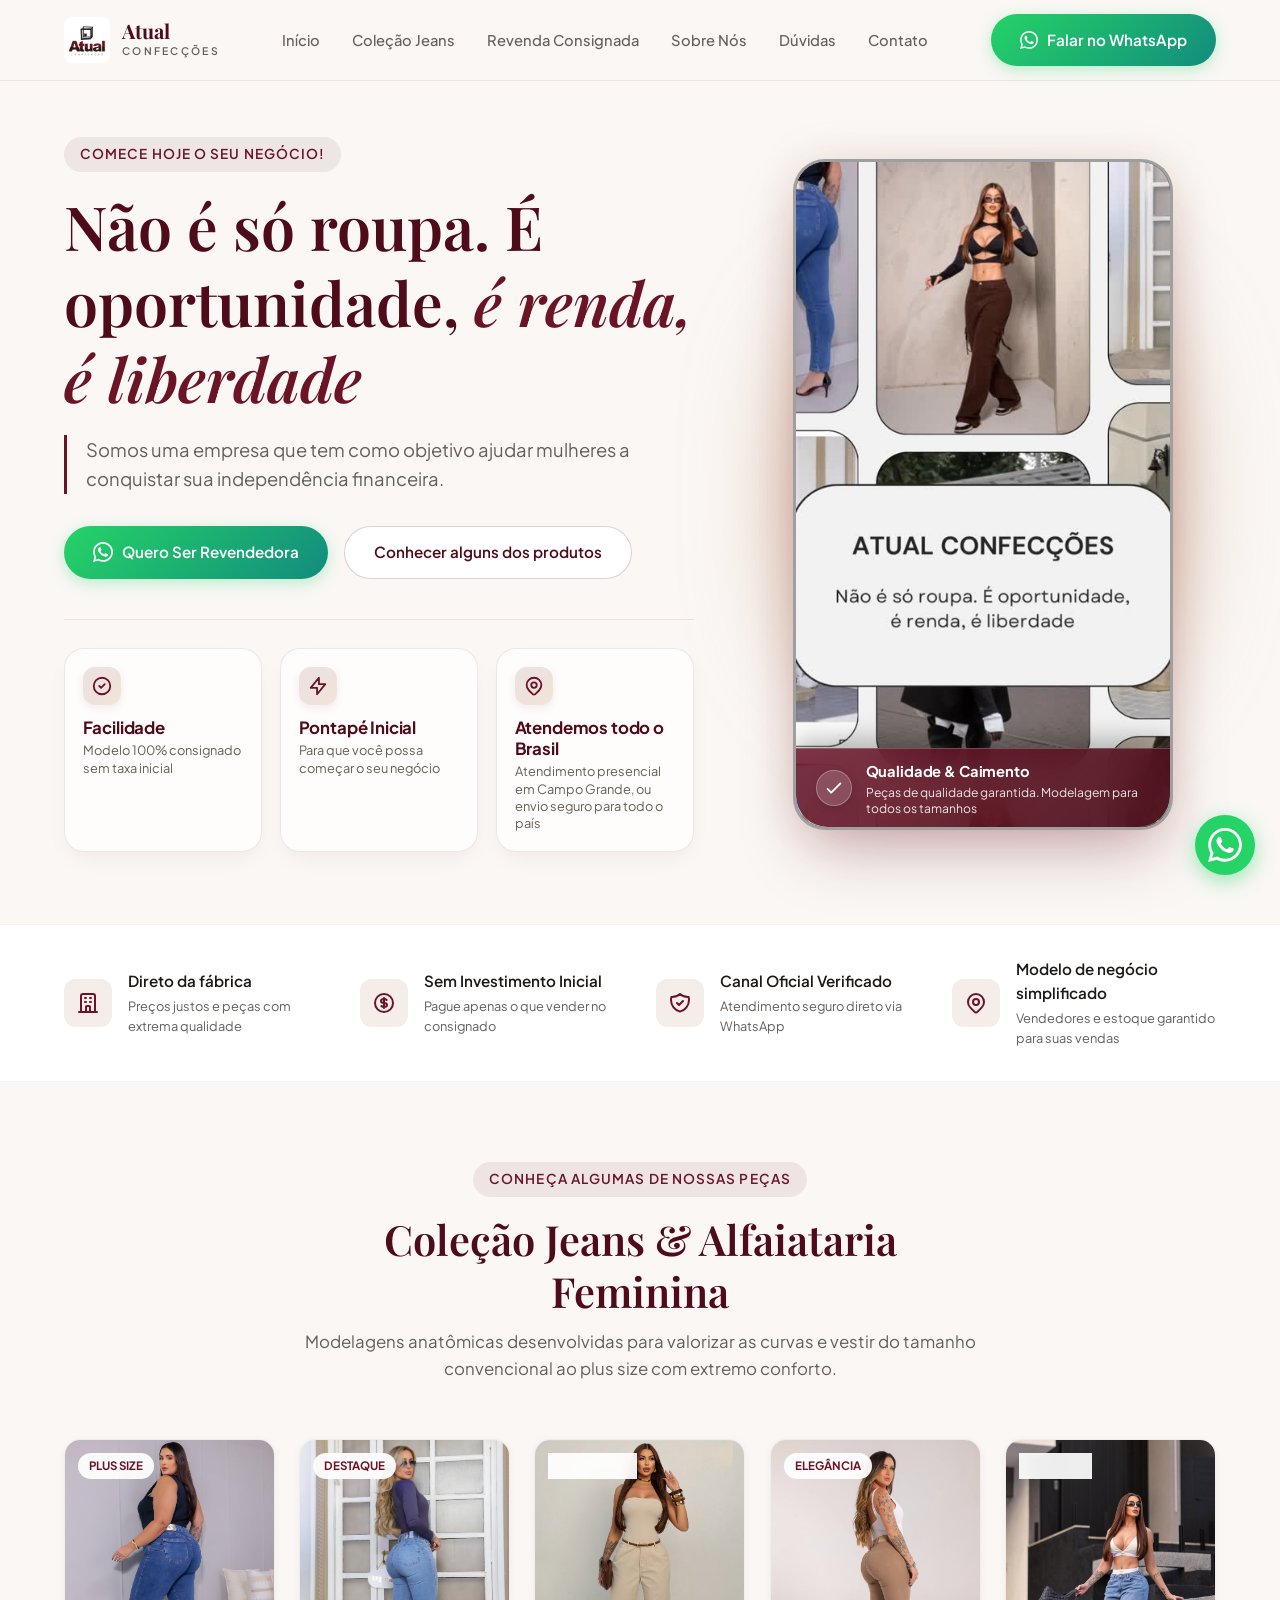
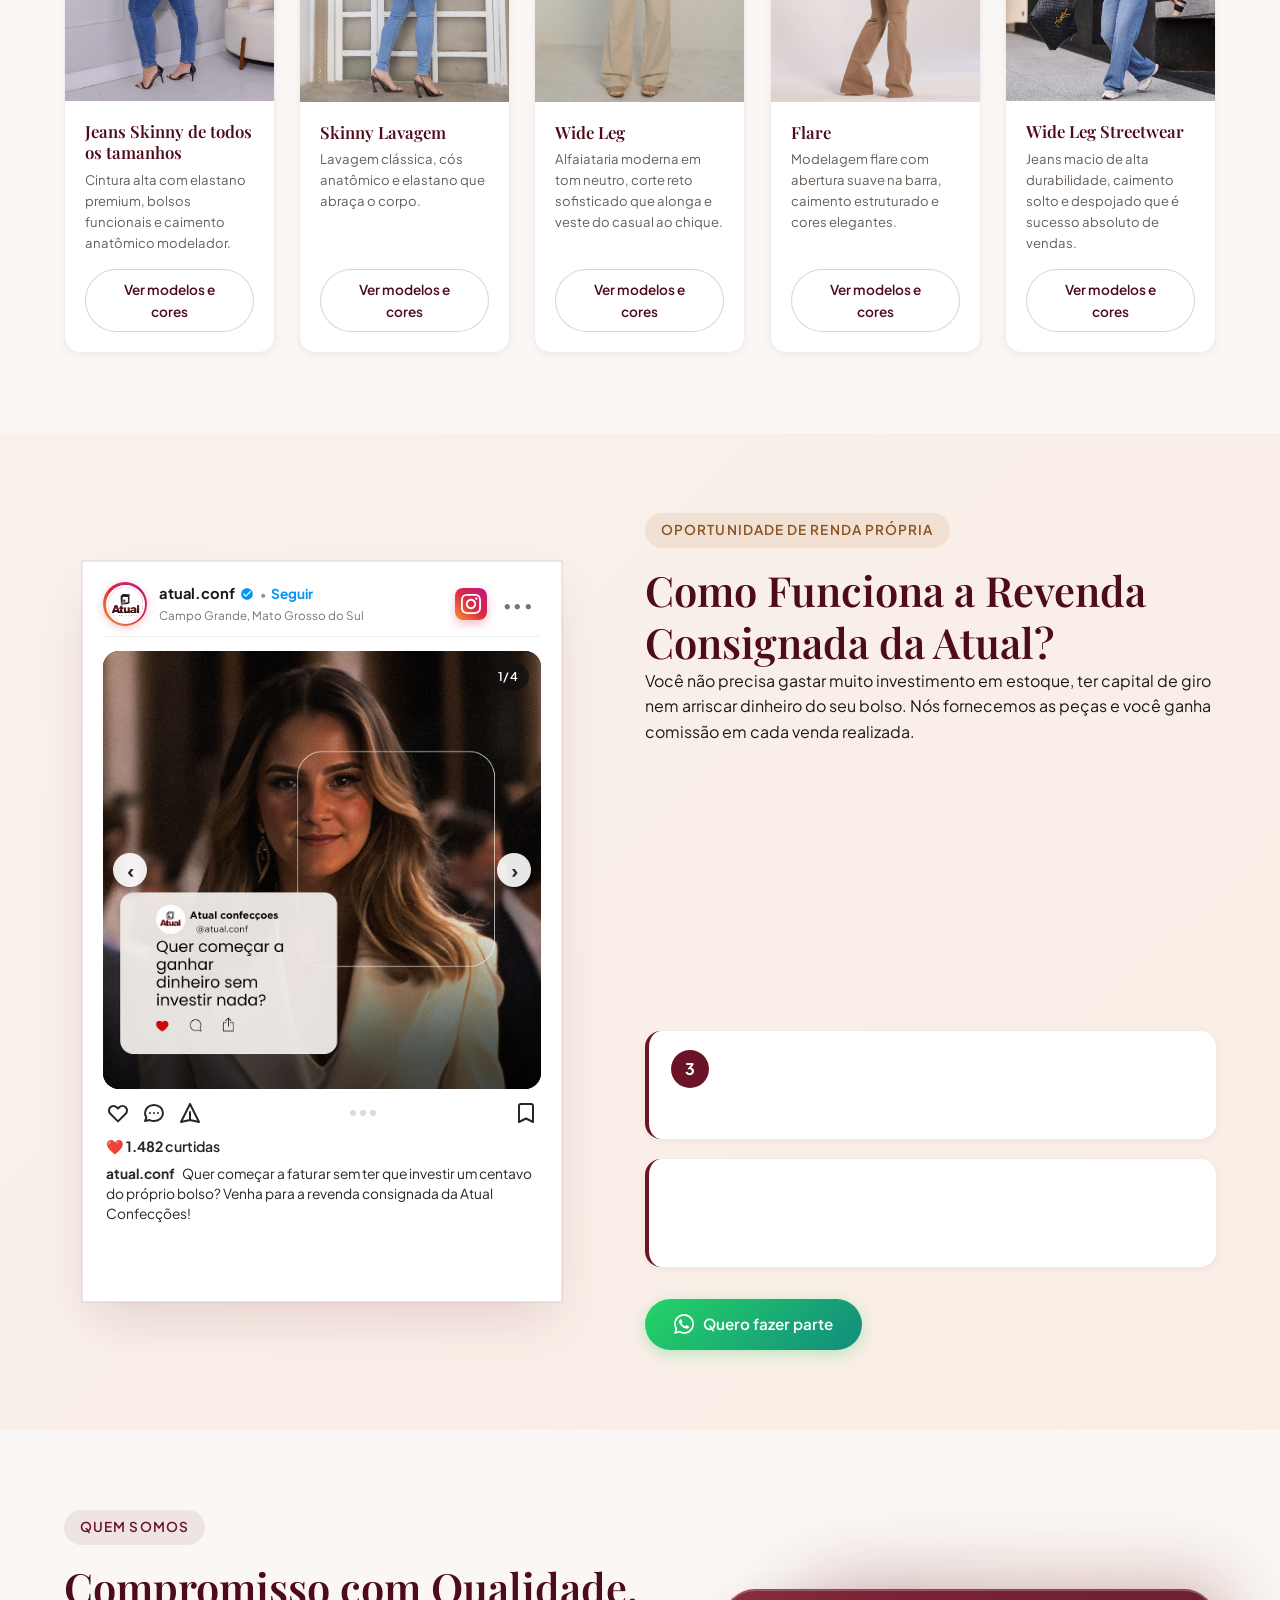
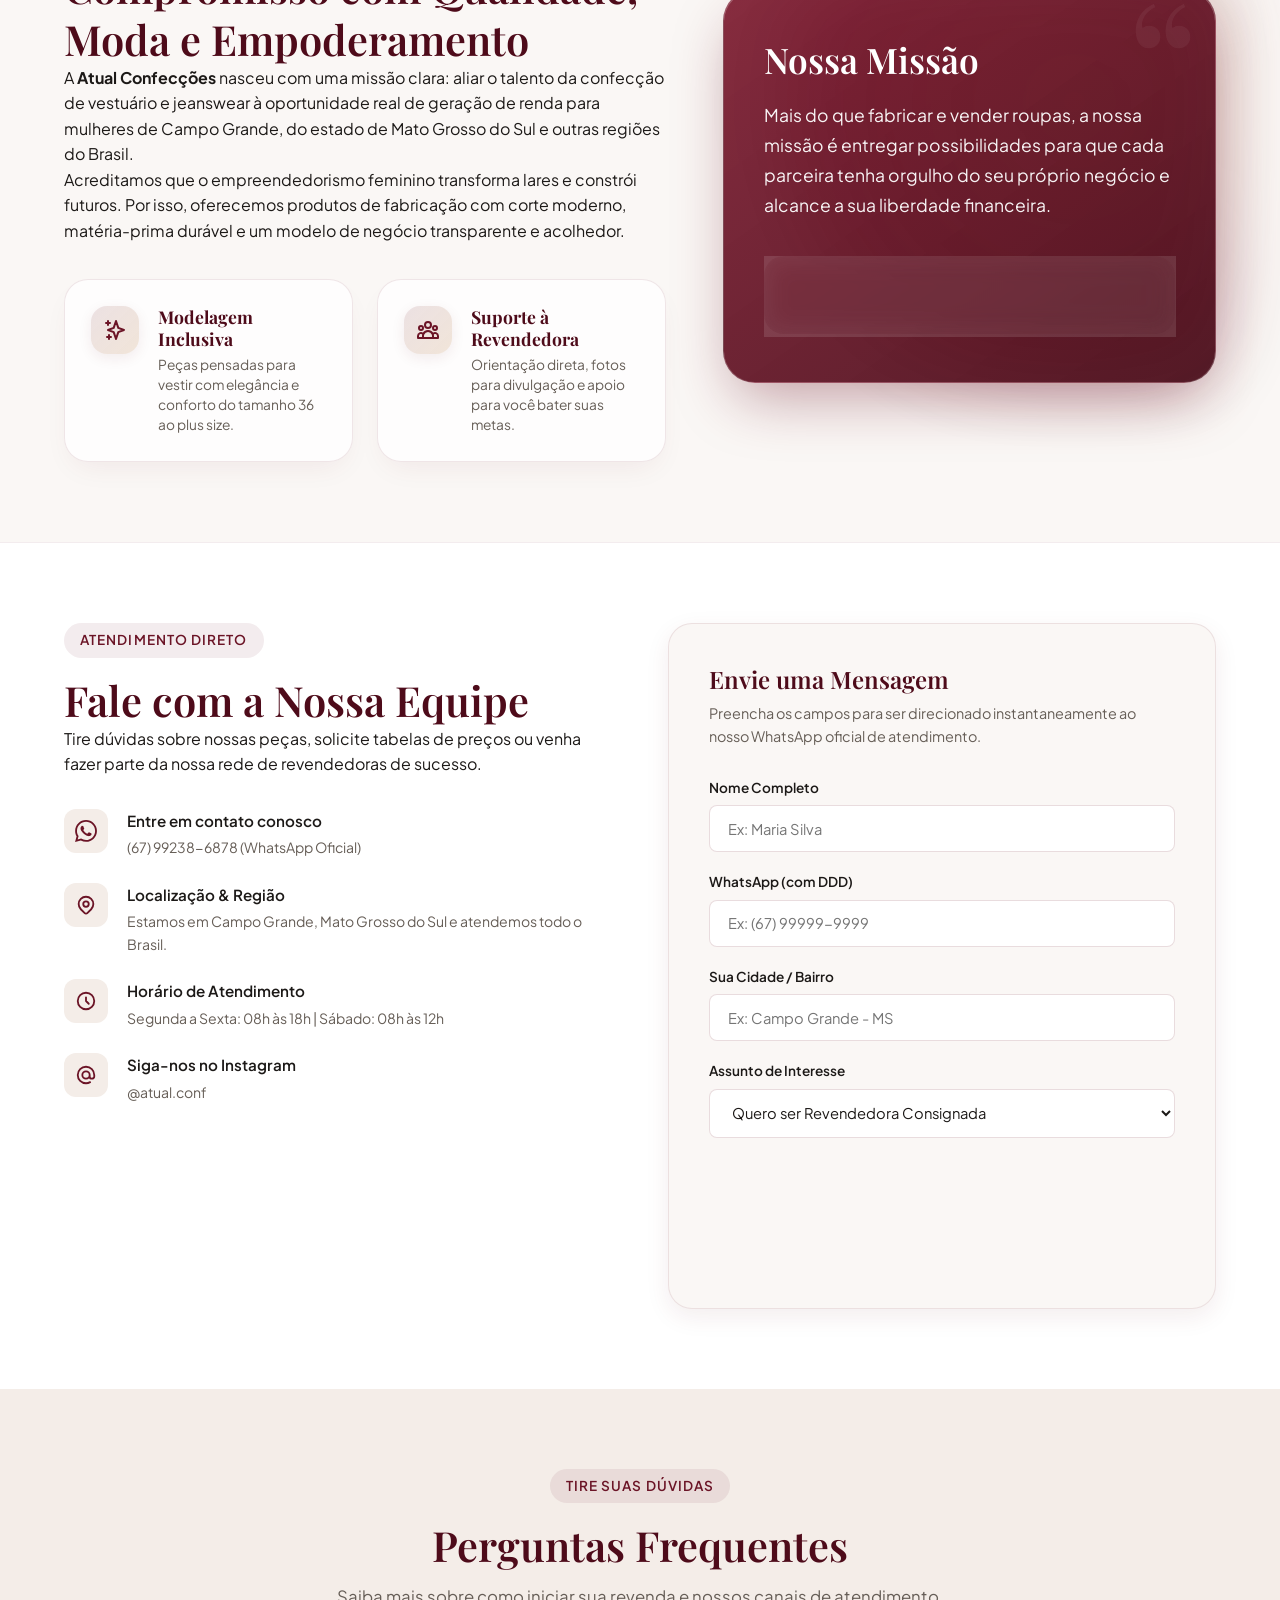
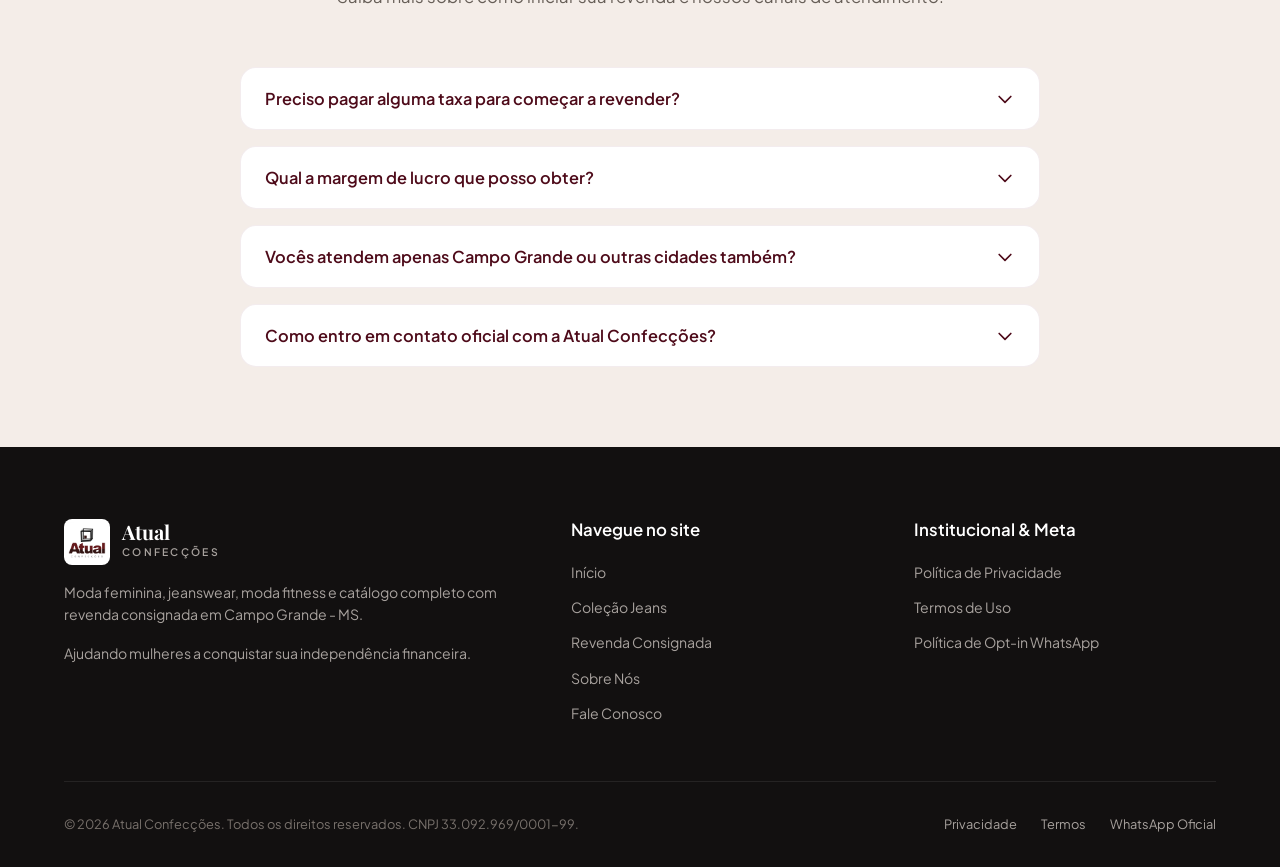
==== index.html @ 1aa274ba "feat: landing page finalizada com video, modais, catalogo e responsividade mobile" ====
<!DOCTYPE html>
<html lang="pt-BR">

<head>
  <meta charset="UTF-8">
  <meta name="viewport" content="width=device-width, initial-scale=1.0">
  <title>Atual Confecções | Moda Feminina, Masculina e Jeans</title>
  <meta name="description"
    content="Atual Confecções em Campo Grande - MS. Fabricação própria de jeans feminino, moda fitness e catálogo completo para você conquistar sua independência financeira com revenda consignada.">
  <meta name="keywords"
    content="Atual Confecções, revenda consignada, jeans feminino, moda fitness, independência financeira, atacado roupas Campo Grande MS">
  <meta property="og:title" content="Atual Confecções | Moda Feminina e Revenda Consignada">
  <meta property="og:description"
    content="Não é só roupa. É oportunidade, é renda, é liberdade. Conquiste sua independência financeira com revenda consignada sem investimento inicial.">
  <meta property="og:image" content="assets/banner_9_16.jpg">
  <meta property="og:type" content="website">

  <link rel="icon" type="image/png" href="assets/logo.png">

  <!-- Google Fonts -->
  <link rel="preconnect" href="https://fonts.googleapis.com">
  <link rel="preconnect" href="https://fonts.gstatic.com" crossorigin>
  <link
    href="https://fonts.googleapis.com/css2?family=Playfair+Display:ital,wght@0,500;0,600;0,700;1,500&family=Plus+Jakarta+Sans:wght@400;500;600;700&display=swap"
    rel="stylesheet">

  <link rel="stylesheet" href="styles.css">
</head>

<body>

  <!-- Site Header -->
  <header class="site-header">
    <div class="container">
      <div class="header-inner">
        <a href="index.html" class="brand-logo" aria-label="Atual Confecções Página Inicial">
          <img src="assets/logo.png" alt="Logo Oficial Atual Confecções" width="46" height="46">
          <div class="brand-logo-text">
            <span class="brand-logo-title">Atual</span>
            <span class="brand-logo-sub">CONFECÇÕES</span>
          </div>
        </a>

        <nav>
          <ul class="nav-links" id="navLinks">
            <li><a href="#inicio" class="nav-link">Início</a></li>
            <li><a href="#colecoes" class="nav-link">Coleção Jeans</a></li>
            <li><a href="#revenda" class="nav-link">Revenda Consignada</a></li>
            <li><a href="#sobre" class="nav-link">Sobre Nós</a></li>
            <li><a href="#duvidas" class="nav-link">Dúvidas</a></li>
            <li><a href="#contato" class="nav-link">Contato</a></li>
          </ul>
        </nav>

        <div class="header-cta-group">
          <a href="https://wa.me/5567992386878" target="_blank" rel="noopener noreferrer"
            class="btn btn-whatsapp" id="headerWhatsappBtn">
            <svg width="18" height="18" viewBox="0 0 24 24" fill="currentColor">
              <path
                d="M.057 24l1.687-6.163c-1.041-1.804-1.588-3.849-1.587-5.946.003-6.556 5.338-11.891 11.893-11.891 3.181.001 6.167 1.24 8.413 3.488 2.245 2.248 3.481 5.236 3.48 8.414-.003 6.557-5.338 11.892-11.893 11.892-1.99-.001-3.951-.5-5.688-1.448l-6.305 1.654zm6.597-3.807c1.676.995 3.276 1.591 5.392 1.592 5.448 0 9.886-4.434 9.889-9.885.002-5.462-4.415-9.89-9.881-9.892-5.452 0-9.887 4.434-9.889 9.884-.001 2.225.651 3.891 1.746 5.634l-.999 3.648 3.742-.981zm11.387-5.464c-.074-.124-.272-.198-.57-.347-.297-.149-1.758-.868-2.031-.967-.272-.099-.47-.149-.669.149-.198.297-.768.967-.941 1.165-.173.198-.347.223-.644.074-.297-.149-1.255-.462-2.39-1.475-.883-.788-1.48-1.761-1.653-2.059-.173-.297-.018-.458.13-.606.134-.133.297-.347.446-.521.151-.172.2-.296.3-.495.099-.198.05-.372-.025-.521-.075-.148-.669-1.611-.916-2.206-.242-.579-.487-.501-.669-.51l-.57-.01c-.198 0-.52.074-.792.372s-1.04 1.016-1.04 2.479 1.065 2.876 1.213 3.074c.149.198 2.095 3.2 5.076 4.487.709.306 1.263.489 1.694.626.712.226 1.36.194 1.872.118.571-.085 1.758-.719 2.006-1.413.248-.695.248-1.29.173-1.414z" />
            </svg>
            Falar no WhatsApp
          </a>

          <button class="menu-toggle" id="menuToggle" aria-label="Abrir menu de navegação" aria-expanded="false">
            <svg width="26" height="26" fill="none" stroke="currentColor" viewBox="0 0 24 24">
              <path stroke-linecap="round" stroke-linejoin="round" stroke-width="2" d="M4 6h16M4 12h16M4 18h16" />
            </svg>
          </button>
        </div>
      </div>
    </div>
  </header>

  <!-- Hero Section -->
  <section class="hero-section" id="inicio">
    <div class="container">
      <div class="hero-grid">
        <div class="hero-content">
          <span class="badge-tag">Comece hoje o seu negócio!</span>
          <h1 class="hero-title">Não é só roupa. É oportunidade, <span>é renda, é liberdade</span></h1>

          <p class="hero-bio-quote">
            Somos uma empresa que tem como objetivo ajudar mulheres a conquistar sua independência financeira.
          </p>

          <div class="hero-actions">
            <a href="https://wa.me/5567992386878?text=Ol%C3%A1!%20Quero%20come%C3%A7ar%20a%20ganhar%20dinheiro%20com%20revenda%20consignada%20sem%20investir%20nada!"
              target="_blank" rel="noopener noreferrer" class="btn btn-whatsapp">
              <svg width="20" height="20" viewBox="0 0 24 24" fill="currentColor">
                <path
                  d="M.057 24l1.687-6.163c-1.041-1.804-1.588-3.849-1.587-5.946.003-6.556 5.338-11.891 11.893-11.891 3.181.001 6.167 1.24 8.413 3.488 2.245 2.248 3.481 5.236 3.48 8.414-.003 6.557-5.338 11.892-11.893 11.892-1.99-.001-3.951-.5-5.688-1.448l-6.305 1.654zm6.597-3.807c1.676.995 3.276 1.591 5.392 1.592 5.448 0 9.886-4.434 9.889-9.885.002-5.462-4.415-9.89-9.881-9.892-5.452 0-9.887 4.434-9.889 9.884-.001 2.225.651 3.891 1.746 5.634l-.999 3.648 3.742-.981zm11.387-5.464c-.074-.124-.272-.198-.57-.347-.297-.149-1.758-.868-2.031-.967-.272-.099-.47-.149-.669.149-.198.297-.768.967-.941 1.165-.173.198-.347.223-.644.074-.297-.149-1.255-.462-2.39-1.475-.883-.788-1.48-1.761-1.653-2.059-.173-.297-.018-.458.13-.606.134-.133.297-.347.446-.521.151-.172.2-.296.3-.495.099-.198.05-.372-.025-.521-.075-.148-.669-1.611-.916-2.206-.242-.579-.487-.501-.669-.51l-.57-.01c-.198 0-.52.074-.792.372s-1.04 1.016-1.04 2.479 1.065 2.876 1.213 3.074c.149.198 2.095 3.2 5.076 4.487.709.306 1.263.489 1.694.626.712.226 1.36.194 1.872.118.571-.085 1.758-.719 2.006-1.413.248-.695.248-1.29.173-1.414z" />
              </svg>
              Quero Ser Revendedora
            </a>
            <a href="#colecoes" class="btn btn-secondary">Conhecer alguns dos produtos</a>
          </div>

          <div class="hero-stats">
            <div class="stat-item card-3d reveal reveal-delay-1" data-tilt>
              <div class="stat-icon-box">
                <svg width="22" height="22" fill="none" stroke="currentColor" viewBox="0 0 24 24">
                  <path stroke-linecap="round" stroke-linejoin="round" stroke-width="2" d="M9 12l2 2 4-4m6 2a9 9 0 11-18 0 9 9 0 0118 0z" />
                </svg>
              </div>
              <div class="stat-content">
                <h4>Facilidade</h4>
                <p>Modelo 100% consignado sem taxa inicial</p>
              </div>
            </div>

            <div class="stat-item card-3d reveal reveal-delay-2" data-tilt>
              <div class="stat-icon-box">
                <svg width="22" height="22" fill="none" stroke="currentColor" viewBox="0 0 24 24">
                  <path stroke-linecap="round" stroke-linejoin="round" stroke-width="2" d="M13 10V3L4 14h7v7l9-11h-7z" />
                </svg>
              </div>
              <div class="stat-content">
                <h4>Pontapé Inicial</h4>
                <p>Para que você possa começar o seu negócio</p>
              </div>
            </div>

            <div class="stat-item card-3d reveal reveal-delay-3" data-tilt>
              <div class="stat-icon-box">
                <svg width="22" height="22" fill="none" stroke="currentColor" viewBox="0 0 24 24">
                  <path stroke-linecap="round" stroke-linejoin="round" stroke-width="2" d="M17.657 16.657L13.414 20.9a1.998 1.998 0 01-2.827 0l-4.244-4.243a8 8 0 1111.314 0z" />
                  <path stroke-linecap="round" stroke-linejoin="round" stroke-width="2" d="M15 11a3 3 0 11-6 0 3 3 0 016 0z" />
                </svg>
              </div>
              <div class="stat-content">
                <h4>Atendemos todo o Brasil</h4>
                <p>Atendimento presencial em Campo Grande, ou envio seguro para todo o país</p>
              </div>
            </div>
          </div>
        </div>

        <div class="hero-image-wrapper">
          <div class="hero-banner-card card-3d reveal" data-tilt>
            <video class="hero-video" id="heroVideo" autoplay loop muted playsinline poster="assets/banner_9_16.jpg">
              <source src="assets/video1.mp4" type="video/mp4">
              <img src="assets/banner_9_16.jpg" alt="Atual Confecções - Moda e Revenda">
            </video>

            <div class="floating-badge">
              <div class="floating-badge-icon">
                <svg width="22" height="22" fill="none" stroke="currentColor" viewBox="0 0 24 24">
                  <path stroke-linecap="round" stroke-linejoin="round" stroke-width="2" d="M5 13l4 4L19 7" />
                </svg>
              </div>
              <div class="floating-badge-text">
                <h5>Qualidade & Caimento</h5>
                <p>Peças de qualidade garantida. Modelagem para todos os tamanhos</p>
              </div>
            </div>
          </div>
        </div>
      </div>
    </div>
  </section>

  <!-- Trust Bar -->
  <section class="trust-bar">
    <div class="container">
      <div class="trust-grid">
        <div class="trust-item reveal reveal-delay-1">
          <div class="trust-icon">
            <svg width="24" height="24" fill="none" stroke="currentColor" viewBox="0 0 24 24">
              <path stroke-linecap="round" stroke-linejoin="round" stroke-width="2"
                d="M19 21V5a2 2 0 00-2-2H7a2 2 0 00-2 2v16m14 0h2m-2 0h-5m-9 0H3m2 0h5M9 7h1m-1 4h1m4-4h1m-1 4h1m-5 10v-5a1 1 0 011-1h2a1 1 0 011 1v5m-4 0h4" />
            </svg>
          </div>
          <div class="trust-text">
            <h5>Direto da fábrica</h5>
            <p>Preços justos e peças com extrema qualidade</p>
          </div>
        </div>

        <div class="trust-item reveal reveal-delay-2">
          <div class="trust-icon">
            <svg width="24" height="24" fill="none" stroke="currentColor" viewBox="0 0 24 24">
              <path stroke-linecap="round" stroke-linejoin="round" stroke-width="2"
                d="M12 8c-1.657 0-3 .895-3 2s1.343 2 3 2 3 .895 3 2-1.343 2-3 2m0-8c1.11 0 2.08.402 2.599 1M12 8V7m0 1v8m0 0v1m0-1c-1.11 0-2.08-.402-2.599-1M21 12a9 9 0 11-18 0 9 9 0 0118 0z" />
            </svg>
          </div>
          <div class="trust-text">
            <h5>Sem Investimento Inicial</h5>
            <p>Pague apenas o que vender no consignado</p>
          </div>
        </div>

        <div class="trust-item reveal reveal-delay-3">
          <div class="trust-icon">
            <svg width="24" height="24" fill="none" stroke="currentColor" viewBox="0 0 24 24">
              <path stroke-linecap="round" stroke-linejoin="round" stroke-width="2"
                d="M9 12l2 2 4-4m5.618-4.016A11.955 11.955 0 0112 2.944a11.955 11.955 0 01-8.618 3.04A12.02 12.02 0 003 9c0 5.591 3.824 10.29 9 11.622 5.176-1.332 9-6.03 9-11.622 0-1.042-.133-2.052-.382-3.016z" />
            </svg>
          </div>
          <div class="trust-text">
            <h5>Canal Oficial Verificado</h5>
            <p>Atendimento seguro direto via WhatsApp</p>
          </div>
        </div>

        <div class="trust-item reveal reveal-delay-4">
          <div class="trust-icon">
            <svg width="24" height="24" fill="none" stroke="currentColor" viewBox="0 0 24 24">
              <path stroke-linecap="round" stroke-linejoin="round" stroke-width="2"
                d="M17.657 16.657L13.414 20.9a1.998 1.998 0 01-2.827 0l-4.244-4.243a8 8 0 1111.314 0z" />
              <path stroke-linecap="round" stroke-linejoin="round" stroke-width="2"
                d="M15 11a3 3 0 11-6 0 3 3 0 016 0z" />
            </svg>
          </div>
          <div class="trust-text">
            <h5>Modelo de negócio simplificado</h5>
            <p>Vendedores e estoque garantido para suas vendas</p>
          </div>
        </div>
      </div>
    </div>
  </section>

  <!-- Lookbook / Coleções de Jeans das Clientes -->
  <section class="section" id="colecoes">
    <div class="container">
      <div class="section-header reveal">
        <span class="badge-tag">Conheça algumas de nossas peças</span>
        <h2>Coleção Jeans & Alfaiataria Feminina</h2>
        <p>Modelagens anatômicas desenvolvidas para valorizar as curvas e vestir do tamanho convencional ao plus size
          com extremo conforto.</p>
      </div>

      <div class="lookbook-grid">
        <!-- Foto 1: Plus Size Modeladora -->
        <div class="lookbook-card card-3d reveal reveal-delay-1" data-tilt>
          <div class="lookbook-img-wrap">
            <img src="assets/foto1.jpg" alt="Calça Jeans Skinny Modeladora Plus Size Atual Confecções">
            <span class="lookbook-badge">Plus Size</span>
          </div>
          <div class="lookbook-body">
            <h4>Jeans Skinny de todos os tamanhos</h4>
            <p>Cintura alta com elastano premium, bolsos funcionais e caimento anatômico modelador.</p>
            <a href="https://wa.me/5567992386878?text=Ol%C3%A1%2C%20gostei%20do%20modelo%20Jeans%20Skinny%20Plus%20Size%20(Foto%201)!"
              target="_blank" rel="noopener noreferrer" class="btn btn-secondary btn-sm">Ver modelos e cores</a>
          </div>
        </div>

        <!-- Foto 2: Cigarrete Lavagem Clara -->
        <div class="lookbook-card card-3d reveal reveal-delay-2" data-tilt>
          <div class="lookbook-img-wrap">
            <img src="assets/foto2.jpg" alt="Calça Jeans Skinny Lavagem Clara com Salto">
            <span class="lookbook-badge">Destaque</span>
          </div>
          <div class="lookbook-body">
            <h4>Skinny Lavagem</h4>
            <p>Lavagem clássica, cós anatômico e elastano que abraça o corpo.</p>
            <a href="https://wa.me/5567992386878?text=Ol%C3%A1%2C%20gostei%20do%20modelo%20Skinny%20Lavagem%20Clara%20(Foto%202)!"
              target="_blank" rel="noopener noreferrer" class="btn btn-secondary btn-sm">Ver modelos e cores</a>
          </div>
        </div>

        <!-- Foto 3: Wide Leg Alfaiataria Bege -->
        <div class="lookbook-card card-3d reveal reveal-delay-3" data-tilt>
          <div class="lookbook-img-wrap">
            <img src="assets/foto3.jpg" alt="Calça Wide Leg Alfaiataria">
            <span class="lookbook-badge">Tendência</span>
          </div>
          <div class="lookbook-body">
            <h4>Wide Leg</h4>
            <p>Alfaiataria moderna em tom neutro, corte reto sofisticado que alonga e veste do casual ao chique.</p>
            <a href="https://wa.me/5567992386878?text=Ol%C3%A1%2C%20gostei%20do%20modelo%20Wide%20Leg%20Areia%20(Foto%203)!"
              target="_blank" rel="noopener noreferrer" class="btn btn-secondary btn-sm">Ver modelos e cores</a>
          </div>
        </div>

        <!-- Foto 4: Flare Tons Terrosos -->
        <div class="lookbook-card card-3d reveal reveal-delay-4" data-tilt>
          <div class="lookbook-img-wrap">
            <img src="assets/foto4.jpg" alt="Calça Flare Terrosa / Caramelo">
            <span class="lookbook-badge">Elegância</span>
          </div>
          <div class="lookbook-body">
            <h4>Flare</h4>
            <p>Modelagem flare com abertura suave na barra, caimento estruturado e cores elegantes.</p>
            <a href="https://wa.me/5567992386878?text=Ol%C3%A1%2C%20gostei%20do%20modelo%20Flare%20Terracota%20(Foto%204)!"
              target="_blank" rel="noopener noreferrer" class="btn btn-secondary btn-sm">Ver modelos e cores</a>
          </div>
        </div>

        <!-- Foto 5: Wide Leg Casual Streetwear -->
        <div class="lookbook-card card-3d reveal reveal-delay-5" data-tilt>
          <div class="lookbook-img-wrap">
            <img src="assets/foto5.jpg" alt="Calça Jeans Wide Leg Estilo Streetwear">
            <span class="lookbook-badge">Urbano</span>
          </div>
          <div class="lookbook-body">
            <h4>Wide Leg Streetwear</h4>
            <p>Jeans macio de alta durabilidade, caimento solto e despojado que é sucesso absoluto de vendas.</p>
            <a href="https://wa.me/5567992386878?text=Ol%C3%A1%2C%20gostei%20do%20modelo%20Wide%20Leg%20Streetwear%20(Foto%205)!"
              target="_blank" rel="noopener noreferrer" class="btn btn-secondary btn-sm">Ver modelos e cores</a>
          </div>
        </div>
      </div>
    </div>
  </section>

  <!-- Resale / Consignado Section with IG Carousel -->
  <section class="section resale-section" id="revenda">
    <div class="container">
      <div class="resale-grid">
        <!-- Interactive Instagram Post Modal Card -->
        <div class="carousel-card-container card-3d reveal" data-tilt>
          <div class="ig-card-header">
            <div class="ig-card-profile">
              <div class="ig-avatar-ring">
                <img src="assets/logo.png" alt="Avatar Atual Confecções">
              </div>
              <div class="ig-profile-info">
                <div class="ig-name-row">
                  <span class="ig-username">atual.conf</span>
                  <svg class="ig-verified-badge" width="14" height="14" viewBox="0 0 24 24" fill="#0095f6">
                    <path d="M12 2C6.48 2 2 6.48 2 12s4.48 10 10 10 10-4.48 10-10S17.52 2 12 2zm-2 15l-5-5 1.41-1.41L10 14.17l7.59-7.59L19 8l-9 9z"/>
                  </svg>
                  <span class="ig-dot-separator">•</span>
                  <a href="https://www.instagram.com/atual.conf/" target="_blank" rel="noopener noreferrer" class="ig-follow-link">Seguir</a>
                </div>
                <span class="ig-location">Campo Grande, Mato Grosso do Sul</span>
              </div>
            </div>
            
            <div class="ig-header-actions">
              <a href="https://www.instagram.com/atual.conf/" target="_blank" rel="noopener noreferrer" class="ig-logo-badge" title="Ver perfil no Instagram">
                <svg width="20" height="20" viewBox="0 0 24 24" fill="currentColor">
                  <path d="M12 2.163c3.204 0 3.584.012 4.85.07 3.252.148 4.771 1.691 4.919 4.919.058 1.265.069 1.645.069 4.849 0 3.205-.012 3.584-.069 4.849-.149 3.225-1.664 4.771-4.919 4.919-1.266.058-1.644.07-4.85.07-3.204 0-3.584-.012-4.849-.07-3.26-.149-4.771-1.699-4.919-4.92-.058-1.265-.07-1.644-.07-4.849 0-3.204.013-3.583.07-4.849.149-3.227 1.664-4.771 4.919-4.919 1.266-.057 1.645-.069 4.849-.069zm0-2.163c-3.259 0-3.667.014-4.947.072-4.358.2-6.78 2.618-6.98 6.98-.059 1.281-.073 1.689-.073 4.948 0 3.259.014 3.668.072 4.948.2 4.358 2.618 6.78 6.98 6.98 1.281.058 1.689.072 4.948.072 3.259 0 3.668-.014 4.948-.072 4.354-.2 6.782-2.618 6.979-6.98.059-1.28.073-1.689.073-4.948 0-3.259-.014-3.667-.072-4.947-.196-4.354-2.617-6.78-6.979-6.98-1.281-.059-1.69-.073-4.949-.073zm0 5.838c-3.403 0-6.162 2.759-6.162 6.162s2.759 6.163 6.162 6.163 6.162-2.759 6.162-6.163c0-3.403-2.759-6.162-6.162-6.162zm0 10.162c-2.209 0-4-1.79-4-4 0-2.209 1.791-4 4-4s4 1.791 4 4c0 2.21-1.791 4-4 4zm6.406-11.845c-.796 0-1.441.645-1.441 1.44s.645 1.44 1.441 1.44c.795 0 1.439-.645 1.439-1.44s-.644-1.44-1.439-1.44z"/>
                </svg>
              </a>
              <button class="ig-dots-btn" aria-label="Opções da publicação">•••</button>
            </div>
          </div>

          <div class="carousel-stage" id="igCarousel">
            <div class="ig-slide-counter-badge">
              <span id="currentSlideNum">1</span>/4
            </div>

            <div class="carousel-track" id="carouselTrack">
              <div class="carousel-slide"><img src="assets/carrossel1.jpg"
                  alt="Slide 1: Quer começar a ganhar dinheiro sem investir nada?"></div>
              <div class="carousel-slide"><img src="assets/carrossel2.jpg"
                  alt="Slide 2: Muitas mulheres querem empreender mas tem medo"></div>
              <div class="carousel-slide"><img src="assets/carrossel3.jpg"
                  alt="Slide 3: Com a nossa consignação você garante seu estoque"></div>
              <div class="carousel-slide"><img src="assets/carrossel4.jpg"
                  alt="Slide 4: Venha fazer parte do nosso time de mulheres empreendedoras"></div>
            </div>

            <button class="carousel-nav-btn carousel-prev" id="prevSlide" aria-label="Slide anterior">‹</button>
            <button class="carousel-nav-btn carousel-next" id="nextSlide" aria-label="Próximo slide">›</button>
          </div>

          <!-- Instagram Action Bar -->
          <div class="ig-actions-bar">
            <div class="ig-actions-left">
              <button class="ig-action-btn ig-like-btn" id="igLikeBtn" aria-label="Curtir publicação">
                <svg class="heart-icon" width="24" height="24" viewBox="0 0 24 24" fill="none" stroke="currentColor" stroke-width="2">
                  <path stroke-linecap="round" stroke-linejoin="round" d="M4.318 6.318a4.5 4.5 0 000 6.364L12 20.364l7.682-7.682a4.5 4.5 0 00-6.364-6.364L12 7.636l-1.318-1.318a4.5 4.5 0 00-6.364 0z" />
                </svg>
              </button>

              <button class="ig-action-btn" aria-label="Comentar">
                <svg width="24" height="24" viewBox="0 0 24 24" fill="none" stroke="currentColor" stroke-width="2">
                  <path stroke-linecap="round" stroke-linejoin="round" d="M8 12h.01M12 12h.01M16 12h.01M21 12c0 4.418-4.03 8-9 8a9.863 9.863 0 01-4.255-.949L3 20l1.395-3.72C3.512 15.042 3 13.574 3 12c0-4.418 4.03-8 9-8s9 3.582 9 8z" />
                </svg>
              </button>

              <button class="ig-action-btn" aria-label="Compartilhar">
                <svg width="24" height="24" viewBox="0 0 24 24" fill="none" stroke="currentColor" stroke-width="2">
                  <path stroke-linecap="round" stroke-linejoin="round" d="M12 19l9 2-9-18-9 18 9-2zm0 0v-8" />
                </svg>
              </button>
            </div>

            <!-- Dots in Instagram format -->
            <div class="carousel-dots" id="carouselDots">
              <button class="carousel-dot active" data-index="0" aria-label="Ir para slide 1"></button>
              <button class="carousel-dot" data-index="1" aria-label="Ir para slide 2"></button>
              <button class="carousel-dot" data-index="2" aria-label="Ir para slide 3"></button>
              <button class="carousel-dot" data-index="3" aria-label="Ir para slide 4"></button>
            </div>

            <button class="ig-action-btn ig-bookmark-btn" aria-label="Salvar publicação">
              <svg width="24" height="24" viewBox="0 0 24 24" fill="none" stroke="currentColor" stroke-width="2">
                <path stroke-linecap="round" stroke-linejoin="round" d="M5 5a2 2 0 012-2h10a2 2 0 012 2v16l-7-3.5L5 21V5z" />
              </svg>
            </button>
          </div>

          <!-- Likes & Caption -->
          <div class="ig-caption-block">
            <div class="ig-likes-row">
              <span class="ig-likes-count">❤️ <strong id="igLikeCounter">1.482</strong> curtidas</span>
            </div>
            <div class="ig-caption-text">
              <strong>atual.conf</strong> Quer começar a faturar sem ter que investir um centavo do próprio bolso? Venha para a revenda consignada da Atual Confecções!
            </div>
            <a href="https://www.instagram.com/atual.conf/" target="_blank" rel="noopener noreferrer" class="ig-cta-btn">
              <svg width="18" height="18" viewBox="0 0 24 24" fill="currentColor">
                <path d="M12 2.163c3.204 0 3.584.012 4.85.07 3.252.148 4.771 1.691 4.919 4.919.058 1.265.069 1.645.069 4.849 0 3.205-.012 3.584-.069 4.849-.149 3.225-1.664 4.771-4.919 4.919-1.266.058-1.644.07-4.85.07-3.204 0-3.584-.012-4.849-.07-3.26-.149-4.771-1.699-4.919-4.92-.058-1.265-.07-1.644-.07-4.849 0-3.204.013-3.583.07-4.849.149-3.227 1.664-4.771 4.919-4.919 1.266-.057 1.645-.069 4.849-.069zm0-2.163c-3.259 0-3.667.014-4.947.072-4.358.2-6.78 2.618-6.98 6.98-.059 1.281-.073 1.689-.073 4.948 0 3.259.014 3.668.072 4.948.2 4.358 2.618 6.78 6.98 6.98 1.281.058 1.689.072 4.948.072 3.259 0 3.668-.014 4.948-.072 4.354-.2 6.782-2.618 6.979-6.98.059-1.28.073-1.689.073-4.948 0-3.259-.014-3.667-.072-4.947-.196-4.354-2.617-6.78-6.979-6.98-1.281-.059-1.69-.073-4.949-.073zm0 5.838c-3.403 0-6.162 2.759-6.162 6.162s2.759 6.163 6.162 6.163 6.162-2.759 6.162-6.163c0-3.403-2.759-6.162-6.162-6.162zm0 10.162c-2.209 0-4-1.79-4-4 0-2.209 1.791-4 4-4s4 1.791 4 4c0 2.21-1.791 4-4 4zm6.406-11.845c-.796 0-1.441.645-1.441 1.44s.645 1.44 1.441 1.44c.795 0 1.439-.645 1.439-1.44s-.644-1.44-1.439-1.44z"/>
              </svg>
              Ver publicação no Instagram
            </a>
          </div>
        </div>

        <div class="resale-content reveal">
          <span class="badge-tag gold">Oportunidade de Renda Própria</span>
          <h2>Como Funciona a Revenda Consignada da Atual?</h2>
          <p>Você não precisa gastar muito investimento em estoque, ter capital de giro nem arriscar dinheiro do seu
            bolso. Nós fornecemos as
            peças e você ganha comissão em cada venda realizada.</p>

          <div class="steps-list">
            <div class="step-card card-3d reveal reveal-delay-1" data-tilt>
              <div class="step-number">1</div>
              <div class="step-text">
                <h4>Cadastro Simples e Rápido</h4>
                <p>Entre em contato pelo WhatsApp, faça seu cadastro e reserve o seu mostruário.</p>
              </div>
            </div>

            <div class="step-card card-3d reveal reveal-delay-2" data-tilt>
              <div class="step-number">2</div>
              <div class="step-text">
                <h4>Receba os produtos</h4>
                <p>Você recebe as peças etiquetadas e prontas para oferecer às suas amigas, colegas e clientes.</p>
              </div>
            </div>

            <div class="step-card card-3d reveal reveal-delay-3" data-tilt>
              <div class="step-number">3</div>
              <div class="step-text">
                <h4>Venda e Fique com o Lucro</h4>
                <p>Revenda pelo preço tabelado, obtenha sua margem de lucro e pague apenas o que vender no acerto de
                  contas.</p>
              </div>
            </div>

            <div class="step-card card-3d reveal reveal-delay-4" data-tilt>
              <div class="step-number">4</div>
              <div class="step-text">
                <h4>Devolução sem Prejuízo</h4>
                <p>O que não for vendido dentro do ciclo pode ser devolvido ou trocado por novas coleções para girar
                  sempre.</p>
              </div>
            </div>
          </div>

          <a href="https://wa.me/5567992386878?text=Ol%C3%A1!%20Quero%20fazer%20meu%20cadastro%20para%20revender%20consignado."
            target="_blank" rel="noopener noreferrer" class="btn btn-whatsapp">
            <svg width="20" height="20" viewBox="0 0 24 24" fill="currentColor">
              <path
                d="M.057 24l1.687-6.163c-1.041-1.804-1.588-3.849-1.587-5.946.003-6.556 5.338-11.891 11.893-11.891 3.181.001 6.167 1.24 8.413 3.488 2.245 2.248 3.481 5.236 3.48 8.414-.003 6.557-5.338 11.892-11.893 11.892-1.99-.001-3.951-.5-5.688-1.448l-6.305 1.654zm6.597-3.807c1.676.995 3.276 1.591 5.392 1.592 5.448 0 9.886-4.434 9.889-9.885.002-5.462-4.415-9.89-9.881-9.892-5.452 0-9.887 4.434-9.889 9.884-.001 2.225.651 3.891 1.746 5.634l-.999 3.648 3.742-.981zm11.387-5.464c-.074-.124-.272-.198-.57-.347-.297-.149-1.758-.868-2.031-.967-.272-.099-.47-.149-.669.149-.198.297-.768.967-.941 1.165-.173.198-.347.223-.644.074-.297-.149-1.255-.462-2.39-1.475-.883-.788-1.48-1.761-1.653-2.059-.173-.297-.018-.458.13-.606.134-.133.297-.347.446-.521.151-.172.2-.296.3-.495.099-.198.05-.372-.025-.521-.075-.148-.669-1.611-.916-2.206-.242-.579-.487-.501-.669-.51l-.57-.01c-.198 0-.52.074-.792.372s-1.04 1.016-1.04 2.479 1.065 2.876 1.213 3.074c.149.198 2.095 3.2 5.076 4.487.709.306 1.263.489 1.694.626.712.226 1.36.194 1.872.118.571-.085 1.758-.719 2.006-1.413.248-.695.248-1.29.173-1.414z" />
            </svg>
            Quero fazer parte
          </a>
        </div>
      </div>
    </div>
  </section>

  <!-- About Section -->
  <section class="section" id="sobre">
    <div class="container">
      <div class="about-grid">
        <div class="about-text reveal">
          <span class="badge-tag">Quem Somos</span>
          <h2>Compromisso com Qualidade, Moda e Empoderamento</h2>
          <p>
            A <strong>Atual Confecções</strong> nasceu com uma missão clara: aliar o talento da confecção de vestuário e
            jeanswear à oportunidade real de geração de renda para mulheres de Campo Grande, do estado de Mato
            Grosso do Sul e outras regiões do Brasil.
          </p>
          <p>
            Acreditamos que o empreendedorismo feminino transforma lares e constrói futuros. Por isso, oferecemos
            produtos de fabricação com corte moderno, matéria-prima durável e um modelo de negócio transparente e
            acolhedor.
          </p>

          <div class="about-features">
            <div class="about-feat-item card-3d reveal reveal-delay-1" data-tilt>
              <div class="about-feat-icon">
                <svg width="24" height="24" fill="none" stroke="currentColor" viewBox="0 0 24 24">
                  <path stroke-linecap="round" stroke-linejoin="round" stroke-width="2" d="M5 3v4M3 5h4M6 17v4m-2-2h4m5-16l2.286 6.857L21 12l-5.714 2.143L13 21l-2.286-6.857L5 12l5.714-2.143L13 3z" />
                </svg>
              </div>
              <div class="about-feat-info">
                <h4>Modelagem Inclusiva</h4>
                <p>Peças pensadas para vestir com elegância e conforto do tamanho 36 ao plus size.</p>
              </div>
            </div>

            <div class="about-feat-item card-3d reveal reveal-delay-2" data-tilt>
              <div class="about-feat-icon">
                <svg width="24" height="24" fill="none" stroke="currentColor" viewBox="0 0 24 24">
                  <path stroke-linecap="round" stroke-linejoin="round" stroke-width="2" d="M17 20h5v-2a3 3 0 00-5.356-1.857M17 20H7m10 0v-2c0-.656-.126-1.283-.356-1.857M7 20H2v-2a3 3 0 015.356-1.857M7 20v-2c0-.656.126-1.283.356-1.857m0 0a5.002 5.002 0 019.288 0M15 7a3 3 0 11-6 0 3 3 0 016 0zm6 3a2 2 0 11-4 0 2 2 0 014 0zM7 10a2 2 0 11-4 0 2 2 0 014 0z" />
                </svg>
              </div>
              <div class="about-feat-info">
                <h4>Suporte à Revendedora</h4>
                <p>Orientação direta, fotos para divulgação e apoio para você bater suas metas.</p>
              </div>
            </div>
          </div>
        </div>

        <div class="about-quote-wrapper reveal">
          <div class="about-quote-box card-3d" data-tilt>
            <div class="quote-watermark" aria-hidden="true">“</div>

            <h3 class="quote-box-title">Nossa Missão</h3>
            <p class="quote-box-text">
              Mais do que fabricar e vender roupas, a nossa missão é entregar possibilidades para que cada parceira tenha
              orgulho do seu próprio negócio e alcance a sua liberdade financeira.
            </p>

            <div class="quote-ig-interactive">
              <div class="quote-ig-info">
                <div class="ig-mini-avatar">
                  <img src="assets/logo.png" alt="Logo Atual Confecções">
                </div>
                <div>
                  <div class="quote-ig-handle">@atual.conf</div>
                </div>
              </div>
              <a href="https://www.instagram.com/atual.conf/" target="_blank" rel="noopener noreferrer" class="quote-ig-btn">
                <svg width="16" height="16" viewBox="0 0 24 24" fill="currentColor">
                  <path
                    d="M12 2.163c3.204 0 3.584.012 4.85.07 3.252.148 4.771 1.691 4.919 4.919.058 1.265.069 1.645.069 4.849 0 3.205-.012 3.584-.069 4.849-.149 3.225-1.664 4.771-4.919 4.919-1.266.058-1.644.07-4.85.07-3.204 0-3.584-.012-4.849-.07-3.26-.149-4.771-1.699-4.919-4.92-.058-1.265-.07-1.644-.07-4.849 0-3.204.013-3.583.07-4.849.149-3.227 1.664-4.771 4.919-4.919 1.266-.057 1.645-.069 4.849-.069zm0-2.163c-3.259 0-3.667.014-4.947.072-4.358.2-6.78 2.618-6.98 6.98-.059 1.281-.073 1.689-.073 4.948 0 3.259.014 3.668.072 4.948.2 4.358 2.618 6.78 6.98 6.98 1.281.058 1.689.072 4.948.072 3.259 0 3.668-.014 4.948-.072 4.354-.2 6.782-2.618 6.979-6.98.059-1.28.073-1.689.073-4.948 0-3.259-.014-3.667-.072-4.947-.196-4.354-2.617-6.78-6.979-6.98-1.281-.059-1.69-.073-4.949-.073zm0 5.838c-3.403 0-6.162 2.759-6.162 6.162s2.759 6.163 6.162 6.163 6.162-2.759 6.162-6.163c0-3.403-2.759-6.162-6.162-6.162zm0 10.162c-2.209 0-4-1.79-4-4 0-2.209 1.791-4 4-4s4 1.791 4 4c0 2.21-1.791 4-4 4zm6.406-11.845c-.796 0-1.441.645-1.441 1.44s.645 1.44 1.441 1.44c.795 0 1.439-.645 1.439-1.44s-.644-1.44-1.439-1.44z" />
                </svg>
                Acompanhar Perfil
              </a>
            </div>
          </div>
        </div>
      </div>
    </div>
  </section>

  <!-- Contact & WhatsApp Lead Generation Form -->
  <section class="section contact-section" id="contato">
    <div class="container">
      <div class="contact-grid">
        <div class="contact-info reveal">
          <span class="badge-tag">Atendimento Direto</span>
          <h2>Fale com a Nossa Equipe</h2>
          <p>Tire dúvidas sobre nossas peças, solicite tabelas de preços ou venha fazer parte da nossa rede de
            revendedoras de sucesso.</p>

          <div class="contact-info-list">
            <div class="contact-info-item">
              <div class="contact-info-icon">
                <svg width="22" height="22" fill="currentColor" viewBox="0 0 24 24">
                  <path
                    d="M.057 24l1.687-6.163c-1.041-1.804-1.588-3.849-1.587-5.946.003-6.556 5.338-11.891 11.893-11.891 3.181.001 6.167 1.24 8.413 3.488 2.245 2.248 3.481 5.236 3.48 8.414-.003 6.557-5.338 11.892-11.893 11.892-1.99-.001-3.951-.5-5.688-1.448l-6.305 1.654zm6.597-3.807c1.676.995 3.276 1.591 5.392 1.592 5.448 0 9.886-4.434 9.889-9.885.002-5.462-4.415-9.89-9.881-9.892-5.452 0-9.887 4.434-9.889 9.884-.001 2.225.651 3.891 1.746 5.634l-.999 3.648 3.742-.981zm11.387-5.464c-.074-.124-.272-.198-.57-.347-.297-.149-1.758-.868-2.031-.967-.272-.099-.47-.149-.669.149-.198.297-.768.967-.941 1.165-.173.198-.347.223-.644.074-.297-.149-1.255-.462-2.39-1.475-.883-.788-1.48-1.761-1.653-2.059-.173-.297-.018-.458.13-.606.134-.133.297-.347.446-.521.151-.172.2-.296.3-.495.099-.198.05-.372-.025-.521-.075-.148-.669-1.611-.916-2.206-.242-.579-.487-.501-.669-.51l-.57-.01c-.198 0-.52.074-.792.372s-1.04 1.016-1.04 2.479 1.065 2.876 1.213 3.074c.149.198 2.095 3.2 5.076 4.487.709.306 1.263.489 1.694.626.712.226 1.36.194 1.872.118.571-.085 1.758-.719 2.006-1.413.248-.695.248-1.29.173-1.414z" />
                </svg>
              </div>
              <div class="contact-info-text">
                <h5>Entre em contato conosco</h5>
                <p><a href="https://wa.me/5567992386878" target="_blank"
                    rel="noopener noreferrer">(67) 99238-6878 (WhatsApp Oficial)</a></p>
              </div>
            </div>

            <div class="contact-info-item">
              <div class="contact-info-icon">
                <svg width="22" height="22" fill="none" stroke="currentColor" viewBox="0 0 24 24">
                  <path stroke-linecap="round" stroke-linejoin="round" stroke-width="2"
                    d="M17.657 16.657L13.414 20.9a1.998 1.998 0 01-2.827 0l-4.244-4.243a8 8 0 1111.314 0z" />
                  <path stroke-linecap="round" stroke-linejoin="round" stroke-width="2"
                    d="M15 11a3 3 0 11-6 0 3 3 0 016 0z" />
                </svg>
              </div>
              <div class="contact-info-text">
                <h5>Localização & Região</h5>
                <p>Estamos em Campo Grande, Mato Grosso do Sul e atendemos todo o Brasil.</p>
              </div>
            </div>

            <div class="contact-info-item">
              <div class="contact-info-icon">
                <svg width="22" height="22" fill="none" stroke="currentColor" viewBox="0 0 24 24">
                  <path stroke-linecap="round" stroke-linejoin="round" stroke-width="2"
                    d="M12 8v4l3 3m6-3a9 9 0 11-18 0 9 9 0 0118 0z" />
                </svg>
              </div>
              <div class="contact-info-text">
                <h5>Horário de Atendimento</h5>
                <p>Segunda a Sexta: 08h às 18h | Sábado: 08h às 12h</p>
              </div>
            </div>

            <div class="contact-info-item">
              <div class="contact-info-icon">
                <svg width="22" height="22" fill="none" stroke="currentColor" viewBox="0 0 24 24">
                  <path stroke-linecap="round" stroke-linejoin="round" stroke-width="2"
                    d="M16 12a4 4 0 10-8 0 4 4 0 008 0zm0 0v1.5a2.5 2.5 0 005 0V12a9 9 0 10-9 9m4.5-1.206a8.959 8.959 0 01-4.5 1.207" />
                </svg>
              </div>
              <div class="contact-info-text">
                <h5>Siga-nos no Instagram</h5>
                <p><a href="https://www.instagram.com/atual.conf/" target="_blank"
                    rel="noopener noreferrer">@atual.conf</a></p>
              </div>
            </div>
          </div>
        </div>

        <div class="contact-form-card card-3d reveal" data-tilt>
          <h3>Envie uma Mensagem</h3>
          <p>Preencha os campos para ser direcionado instantaneamente ao nosso WhatsApp oficial de atendimento.</p>

          <form id="leadForm">
            <div class="form-group">
              <label for="leadName" class="form-label">Nome Completo</label>
              <input type="text" id="leadName" class="form-control" placeholder="Ex: Maria Silva" required>
            </div>

            <div class="form-group">
              <label for="leadPhone" class="form-label">WhatsApp (com DDD)</label>
              <input type="tel" id="leadPhone" class="form-control" placeholder="Ex: (67) 99999-9999" required>
            </div>

            <div class="form-group">
              <label for="leadCity" class="form-label">Sua Cidade / Bairro</label>
              <input type="text" id="leadCity" class="form-control" placeholder="Ex: Campo Grande - MS" required>
            </div>

            <div class="form-group">
              <label for="leadInterest" class="form-label">Assunto de Interesse</label>
              <select id="leadInterest" class="form-control" required>
                <option value="Quero ser Revendedora Consignada">Quero ser Revendedora Consignada</option>
                <option value="Quero Comprar Peças para Uso">Quero Comprar Peças para Uso</option>
                <option value="Dúvidas sobre o Catálogo">Dúvidas sobre o Catálogo</option>
                <option value="Parcerias e Representação">Parcerias e Representação</option>
              </select>
            </div>

            <div class="form-optin-box">
              <input type="checkbox" id="leadConsent" required checked>
              <label for="leadConsent">
                Concordo em receber mensagens e atendimento da Atual Confecções pelo WhatsApp, de acordo com a nossa <a
                  href="privacidade.html" target="_blank"
                  style="color: var(--color-primary); text-decoration: underline;">Política de Privacidade</a>.
              </label>
            </div>

            <button type="submit" class="btn btn-whatsapp" style="width: 100%;">
              Iniciar Conversa no WhatsApp
            </button>
          </form>
        </div>
      </div>
    </div>
  </section>

  <!-- FAQ Section -->
  <section class="section" id="duvidas" style="background-color: var(--color-surface-soft);">
    <div class="container">
      <div class="section-header">
        <span class="badge-tag">Tire Suas Dúvidas</span>
        <h2>Perguntas Frequentes</h2>
        <p>Saiba mais sobre como iniciar sua revenda e nossos canais de atendimento.</p>
      </div>

      <div class="faq-list">
        <div class="faq-item reveal reveal-delay-1">
          <button class="faq-question">
            <span>Preciso pagar alguma taxa para começar a revender?</span>
            <svg class="faq-icon" width="20" height="20" fill="none" stroke="currentColor" viewBox="0 0 24 24">
              <path stroke-linecap="round" stroke-linejoin="round" stroke-width="2" d="M19 9l-7 7-7-7" />
            </svg>
          </button>
          <div class="faq-answer">
            <p>Não! Nosso modelo principal é o consignado, o que significa que você pega as peças sem desembolsar nenhum
              valor adiantado. No final do período combinado, você acerta as peças que vendeu e devolve as que não foram
              comercializadas.</p>
          </div>
        </div>

        <div class="faq-item reveal reveal-delay-2">
          <button class="faq-question">
            <span>Qual a margem de lucro que posso obter?</span>
            <svg class="faq-icon" width="20" height="20" fill="none" stroke="currentColor" viewBox="0 0 24 24">
              <path stroke-linecap="round" stroke-linejoin="round" stroke-width="2" d="M19 9l-7 7-7-7" />
            </svg>
          </button>
          <div class="faq-answer">
            <p>Nossas revendedoras lucram entre 30% e 40% sobre cada peça vendida, dependendo de como será o formato que você quer atuar em suas vendas.</p>
          </div>
        </div>

        <div class="faq-item reveal reveal-delay-3">
          <button class="faq-question">
            <span>Vocês atendem apenas Campo Grande ou outras cidades também?</span>
            <svg class="faq-icon" width="20" height="20" fill="none" stroke="currentColor" viewBox="0 0 24 24">
              <path stroke-linecap="round" stroke-linejoin="round" stroke-width="2" d="M19 9l-7 7-7-7" />
            </svg>
          </button>
          <div class="faq-answer">
            <p>Atendemos Campo Grande e cidades do interior de Mato Grosso do Sul, além de outros estados do Brasil. Consulte sua região pelo nosso WhatsApp.</p>
          </div>
        </div>

        <div class="faq-item reveal reveal-delay-4">
          <button class="faq-question">
            <span>Como entro em contato oficial com a Atual Confecções?</span>
            <svg class="faq-icon" width="20" height="20" fill="none" stroke="currentColor" viewBox="0 0 24 24">
              <path stroke-linecap="round" stroke-linejoin="round" stroke-width="2" d="M19 9l-7 7-7-7" />
            </svg>
          </button>
          <div class="faq-answer">
            <p>Nosso canal oficial é o WhatsApp no link <a href="https://wa.me/5567992386878" target="_blank"
                rel="noopener noreferrer"
                style="color: var(--color-primary); font-weight: 600;">(67) 99238-6878</a> e nosso perfil
              no Instagram <a href="https://www.instagram.com/atual.conf/" target="_blank" rel="noopener noreferrer"
                style="color: var(--color-primary); font-weight: 600;">@atual.conf</a>.</p>
          </div>
        </div>
      </div>
    </div>
  </section>

  <!-- Floating WhatsApp Button -->
  <a href="https://wa.me/5567992386878" target="_blank" rel="noopener noreferrer" class="floating-whatsapp"
    aria-label="Abrir conversa no WhatsApp">
    <svg width="34" height="34" viewBox="0 0 24 24" fill="currentColor">
      <path
        d="M.057 24l1.687-6.163c-1.041-1.804-1.588-3.849-1.587-5.946.003-6.556 5.338-11.891 11.893-11.891 3.181.001 6.167 1.24 8.413 3.488 2.245 2.248 3.481 5.236 3.48 8.414-.003 6.557-5.338 11.892-11.893 11.892-1.99-.001-3.951-.5-5.688-1.448l-6.305 1.654zm6.597-3.807c1.676.995 3.276 1.591 5.392 1.592 5.448 0 9.886-4.434 9.889-9.885.002-5.462-4.415-9.89-9.881-9.892-5.452 0-9.887 4.434-9.889 9.884-.001 2.225.651 3.891 1.746 5.634l-.999 3.648 3.742-.981zm11.387-5.464c-.074-.124-.272-.198-.57-.347-.297-.149-1.758-.868-2.031-.967-.272-.099-.47-.149-.669.149-.198.297-.768.967-.941 1.165-.173.198-.347.223-.644.074-.297-.149-1.255-.462-2.39-1.475-.883-.788-1.48-1.761-1.653-2.059-.173-.297-.018-.458.13-.606.134-.133.297-.347.446-.521.151-.172.2-.296.3-.495.099-.198.05-.372-.025-.521-.075-.148-.669-1.611-.916-2.206-.242-.579-.487-.501-.669-.51l-.57-.01c-.198 0-.52.074-.792.372s-1.04 1.016-1.04 2.479 1.065 2.876 1.213 3.074c.149.198 2.095 3.2 5.076 4.487.709.306 1.263.489 1.694.626.712.226 1.36.194 1.872.118.571-.085 1.758-.719 2.006-1.413.248-.695.248-1.29.173-1.414z" />
    </svg>
  </a>

  <!-- Footer -->
  <footer class="site-footer">
    <div class="container">
      <div class="footer-grid">
        <div class="footer-brand">
          <div class="brand-logo">
            <img src="assets/logo.png" alt="Logo Atual Confecções" width="40" height="40">
            <div class="brand-logo-text">
              <span class="brand-logo-title">Atual</span>
              <span class="brand-logo-sub">CONFECÇÕES</span>
            </div>
          </div>
          <p>
            Moda feminina, jeanswear, moda fitness e catálogo completo com revenda consignada em Campo Grande - MS.
          </p>
          <p>
            Ajudando mulheres a conquistar sua independência financeira.
          </p>
        </div>

        <div class="footer-nav-group">
          <div class="footer-col">
            <h4>Navegue no site</h4>
            <ul class="footer-links">
              <li><a href="#inicio">Início</a></li>
              <li><a href="#colecoes">Coleção Jeans</a></li>
              <li><a href="#revenda">Revenda Consignada</a></li>
              <li><a href="#sobre">Sobre Nós</a></li>
              <li><a href="#contato">Fale Conosco</a></li>
            </ul>
          </div>

          <div class="footer-col">
            <h4>Institucional & Meta</h4>
            <ul class="footer-links">
              <li><a href="privacidade.html">Política de Privacidade</a></li>
              <li><a href="termos.html">Termos de Uso</a></li>
              <li><a href="privacidade.html#optin">Política de Opt-in WhatsApp</a></li>
            </ul>
          </div>
        </div>

      </div>

      <div class="footer-bottom">
        <div>
          &copy; <span id="currentYear">2026</span> Atual Confecções. Todos os direitos reservados. CNPJ 33.092.969/0001-99.
        </div>
        <div class="footer-bottom-links">
          <a href="privacidade.html">Privacidade</a>
          <a href="termos.html">Termos</a>
          <a href="https://wa.me/5567992386878" target="_blank" rel="noopener noreferrer">WhatsApp Oficial</a>
        </div>
      </div>
    </div>
  </footer>

  <script src="script.js"></script>
</body>

</html>
---- styles.css ----
/* ==========================================================================
   ATUAL CONFECÇÕES - DESIGN SYSTEM & STYLESHEET
   Brand Identity: Burgundy / Wine / Off-white / Charcoal / Gold
   Mobile-First & Meta/WhatsApp API Compliant
   ========================================================================== */

:root {
  --color-primary: #6b1426;
  --color-primary-dark: #4e0b1a;
  --color-primary-light: #8e1f36;
  --color-accent: #c48b59;
  --color-accent-light: #e8c9ad;
  --color-whatsapp: #25d366;
  --color-whatsapp-dark: #128c7e;
  
  --color-bg: #faf7f5;
  --color-surface: #ffffff;
  --color-surface-soft: #f4ede8;
  
  --color-text-main: #1c1917;
  --color-text-muted: #665e57;
  --color-text-light: #a8a29e;
  
  --font-serif: 'Playfair Display', Georgia, serif;
  --font-sans: 'Plus Jakarta Sans', -apple-system, BlinkMacSystemFont, 'Segoe UI', Roboto, sans-serif;
  
  --shadow-sm: 0 2px 8px rgba(107, 20, 38, 0.05);
  --shadow-md: 0 8px 24px rgba(107, 20, 38, 0.08);
  --shadow-lg: 0 16px 40px rgba(107, 20, 38, 0.12);
  --shadow-xl: 0 24px 60px rgba(0, 0, 0, 0.15);
  
  --radius-sm: 8px;
  --radius-md: 16px;
  --radius-lg: 24px;
  --radius-full: 9999px;
  
  --container-max: 1200px;
  --transition: all 0.3s cubic-bezier(0.16, 1, 0.3, 1);
}

/* Reset & Base */
*, *::before, *::after {
  box-sizing: border-box;
  margin: 0;
  padding: 0;
}

html {
  scroll-behavior: smooth;
  font-size: 16px;
}

body {
  font-family: var(--font-sans);
  background-color: var(--color-bg);
  color: var(--color-text-main);
  line-height: 1.6;
  -webkit-font-smoothing: antialiased;
  overflow-x: hidden;
}

img {
  max-width: 100%;
  height: auto;
  display: block;
}

a {
  color: inherit;
  text-decoration: none;
  transition: var(--transition);
}

button, input, select, textarea {
  font-family: inherit;
}

.container {
  width: 100%;
  max-width: var(--container-max);
  margin: 0 auto;
  padding: 0 1.5rem;
}

/* Typography */
h1, h2, h3, h4 {
  font-family: var(--font-serif);
  font-weight: 600;
  color: var(--color-primary-dark);
  line-height: 1.25;
}

h1 { font-size: clamp(2.4rem, 5vw, 3.8rem); }
h2 { font-size: clamp(1.8rem, 3.5vw, 2.6rem); }
h3 { font-size: clamp(1.2rem, 2.2vw, 1.5rem); }

.badge-tag {
  display: inline-flex;
  align-items: center;
  gap: 0.5rem;
  background-color: rgba(107, 20, 38, 0.08);
  color: var(--color-primary);
  font-size: 0.85rem;
  font-weight: 600;
  text-transform: uppercase;
  letter-spacing: 0.08em;
  padding: 0.4rem 1rem;
  border-radius: var(--radius-full);
  margin-bottom: 1rem;
}

.badge-tag.gold {
  background-color: rgba(196, 139, 89, 0.15);
  color: #8c531e;
}

/* Buttons */
.btn {
  display: inline-flex;
  align-items: center;
  justify-content: center;
  gap: 0.6rem;
  font-size: 0.95rem;
  font-weight: 600;
  padding: 0.85rem 1.8rem;
  border-radius: var(--radius-full);
  cursor: pointer;
  border: none;
  transition: var(--transition);
  text-align: center;
}

.btn-primary {
  background: linear-gradient(135deg, var(--color-primary), var(--color-primary-dark));
  color: #ffffff;
  box-shadow: 0 4px 15px rgba(107, 20, 38, 0.25);
}

.btn-primary:hover {
  transform: translateY(-2px);
  box-shadow: 0 8px 25px rgba(107, 20, 38, 0.35);
  background: linear-gradient(135deg, var(--color-primary-light), var(--color-primary));
}

.btn-whatsapp {
  background: linear-gradient(135deg, var(--color-whatsapp), var(--color-whatsapp-dark));
  color: #ffffff;
  box-shadow: 0 4px 15px rgba(37, 211, 102, 0.3);
}

.btn-whatsapp:hover {
  transform: translateY(-2px);
  box-shadow: 0 8px 25px rgba(37, 211, 102, 0.45);
}

.btn-secondary {
  background-color: var(--color-surface);
  color: var(--color-primary-dark);
  border: 1px solid rgba(107, 20, 38, 0.2);
}

.btn-secondary:hover {
  background-color: var(--color-surface-soft);
  border-color: var(--color-primary);
  transform: translateY(-2px);
}

.btn-sm {
  padding: 0.55rem 1.2rem;
  font-size: 0.85rem;
}

/* Header & Navigation */
.site-header {
  position: sticky;
  top: 0;
  z-index: 100;
  background-color: rgba(250, 247, 245, 0.94);
  backdrop-filter: blur(12px);
  -webkit-backdrop-filter: blur(12px);
  border-bottom: 1px solid rgba(107, 20, 38, 0.08);
  transition: var(--transition);
}

.site-header.scrolled {
  background-color: rgba(255, 255, 255, 0.98);
  box-shadow: var(--shadow-sm);
}

.header-inner {
  display: flex;
  align-items: center;
  justify-content: space-between;
  height: 80px;
}

.brand-logo {
  display: flex;
  align-items: center;
  gap: 0.75rem;
}

.brand-logo img {
  width: 46px;
  height: 46px;
  object-fit: contain;
  border-radius: 8px;
}

.brand-logo-text {
  display: flex;
  flex-direction: column;
}

.brand-logo-title {
  font-family: var(--font-serif);
  font-weight: 700;
  font-size: 1.25rem;
  color: var(--color-primary-dark);
  line-height: 1;
}

.brand-logo-sub {
  font-size: 0.65rem;
  letter-spacing: 0.22em;
  text-transform: uppercase;
  color: var(--color-text-muted);
  font-weight: 600;
  margin-top: 2px;
}

.nav-links {
  display: flex;
  align-items: center;
  gap: 2rem;
  list-style: none;
}

.nav-link {
  font-size: 0.92rem;
  font-weight: 500;
  color: var(--color-text-muted);
  position: relative;
}

.nav-link:hover {
  color: var(--color-primary);
}

.nav-link::after {
  content: '';
  position: absolute;
  bottom: -4px;
  left: 0;
  width: 0;
  height: 2px;
  background-color: var(--color-primary);
  transition: var(--transition);
}

.nav-link:hover::after {
  width: 100%;
}

.header-cta-group {
  display: flex;
  align-items: center;
  gap: 1rem;
}

.menu-toggle {
  display: none;
  background: none;
  border: none;
  cursor: pointer;
  padding: 0.5rem;
  color: var(--color-primary-dark);
}

/* Hero Section */
.hero-section {
  padding: 3.5rem 0 4.5rem;
  position: relative;
  overflow: hidden;
}

.hero-grid {
  display: grid;
  grid-template-columns: 1.15fr 0.85fr;
  align-items: center;
  gap: 3.5rem;
}

.hero-content {
  position: relative;
  z-index: 2;
}

.hero-title {
  margin-bottom: 1.2rem;
  animation: floatTitleY 5s ease-in-out infinite;
  will-change: transform;
}

@keyframes floatTitleY {
  0%, 100% {
    transform: translateY(0);
  }
  50% {
    transform: translateY(-8px);
  }
}

.hero-title span {
  color: var(--color-primary);
  font-style: italic;
}

.hero-bio-quote {
  font-size: 1.15rem;
  color: var(--color-text-muted);
  margin-bottom: 2rem;
  position: relative;
  padding-left: 1.2rem;
  border-left: 3px solid var(--color-primary);
}

.hero-actions {
  display: flex;
  flex-wrap: wrap;
  gap: 1rem;
  margin-bottom: 2.5rem;
}

.hero-stats {
  display: grid;
  grid-template-columns: repeat(3, 1fr);
  gap: 1.1rem;
  padding-top: 1.75rem;
  border-top: 1px solid rgba(107, 20, 38, 0.1);
  margin-top: 0.5rem;
}

.stat-item {
  background: rgba(255, 255, 255, 0.72);
  backdrop-filter: blur(14px);
  -webkit-backdrop-filter: blur(14px);
  border: 1px solid rgba(107, 20, 38, 0.1);
  border-radius: 20px;
  padding: 1.15rem 1.1rem;
  display: flex;
  flex-direction: column;
  gap: 0.75rem;
  box-shadow: 0 10px 25px -8px rgba(107, 20, 38, 0.08);
  position: relative;
  overflow: hidden;
  transition: transform 0.3s cubic-bezier(0.16, 1, 0.3, 1), box-shadow 0.3s ease, border-color 0.3s ease, background 0.3s ease;
  cursor: default;
}

.stat-item::before {
  content: '';
  position: absolute;
  top: 0;
  left: 0;
  width: 100%;
  height: 3px;
  background: linear-gradient(90deg, var(--color-primary), var(--color-accent));
  opacity: 0;
  transition: opacity 0.3s ease;
}

.stat-item:hover {
  transform: translateY(-4px) scale(1.02);
  box-shadow: 0 16px 35px -8px rgba(107, 20, 38, 0.16);
  border-color: rgba(107, 20, 38, 0.25);
  background: rgba(255, 255, 255, 0.94);
}

.stat-item:hover::before {
  opacity: 1;
}

.stat-icon-box {
  width: 38px;
  height: 38px;
  border-radius: 12px;
  background: linear-gradient(135deg, rgba(107, 20, 38, 0.12), rgba(196, 139, 89, 0.22));
  color: var(--color-primary);
  display: flex;
  align-items: center;
  justify-content: center;
  flex-shrink: 0;
  transition: transform 0.3s cubic-bezier(0.175, 0.885, 0.32, 1.275), background 0.3s ease, color 0.3s ease;
  box-shadow: 0 3px 10px rgba(107, 20, 38, 0.08);
}

.stat-item:hover .stat-icon-box {
  transform: scale(1.1) rotate(5deg);
  background: linear-gradient(135deg, var(--color-primary), var(--color-primary-light));
  color: #ffffff;
}

.stat-content h4 {
  font-size: 1.05rem;
  font-family: var(--font-sans);
  font-weight: 700;
  color: var(--color-primary-dark);
  margin-bottom: 0.25rem;
  letter-spacing: -0.01em;
}

.stat-content p {
  font-size: 0.8rem;
  color: var(--color-text-muted);
  line-height: 1.35;
}

.hero-image-wrapper {
  position: relative;
  display: flex;
  justify-content: center;
  align-items: center;
}

/* Ambient blur glow around the hero video */
.hero-image-wrapper::before {
  content: '';
  position: absolute;
  width: 90%;
  height: 90%;
  background: radial-gradient(circle, rgba(107, 20, 38, 0.45) 0%, rgba(196, 139, 89, 0.35) 50%, transparent 75%);
  filter: blur(45px);
  z-index: 0;
  border-radius: 40px;
  pointer-events: none;
  animation: pulseGlow 6s ease-in-out infinite alternate;
}

@keyframes pulseGlow {
  0% { transform: scale(0.94); opacity: 0.65; }
  100% { transform: scale(1.06); opacity: 0.95; }
}

.hero-banner-card {
  position: relative;
  border-radius: 32px;
  overflow: hidden;
  box-shadow: 0 30px 65px -15px rgba(107, 20, 38, 0.35), 0 0 40px rgba(196, 139, 89, 0.2);
  max-width: 380px;
  background-color: #121010;
  transform-style: preserve-3d;
  border: 3px solid rgba(255, 255, 255, 0.6);
  z-index: 1;
}

.hero-video {
  width: 100%;
  aspect-ratio: 9/16;
  object-fit: cover;
  object-position: center 14%;
  transform: scale(1.38);
  transform-origin: center 14%;
  display: block;
  border-radius: inherit;
  transition: transform 0.6s cubic-bezier(0.16, 1, 0.3, 1);
}

.hero-banner-card:hover .hero-video {
  transform: scale(1.42);
}

/* Badge pinned at bottom cleanly covering Android camera buttons */
.floating-badge {
  position: absolute;
  bottom: 0;
  left: 0;
  right: 0;
  background: linear-gradient(135deg, rgba(107, 20, 38, 0.85), rgba(74, 13, 26, 0.92));
  backdrop-filter: blur(16px);
  -webkit-backdrop-filter: blur(16px);
  padding: 0.7rem 1.25rem;
  border-radius: 0 0 32px 32px;
  box-shadow: 0 -10px 25px rgba(0, 0, 0, 0.25);
  display: flex;
  align-items: center;
  gap: 0.85rem;
  border-top: 1px solid rgba(255, 255, 255, 0.22);
  z-index: 5;
}

.floating-badge-icon {
  width: 36px;
  height: 36px;
  border-radius: 50%;
  background: rgba(255, 255, 255, 0.16);
  border: 1px solid rgba(255, 255, 255, 0.28);
  color: #ffffff;
  display: flex;
  align-items: center;
  justify-content: center;
  flex-shrink: 0;
  box-shadow: 0 2px 8px rgba(0, 0, 0, 0.15);
}

.floating-badge-text h5 {
  font-size: 0.92rem;
  font-weight: 700;
  color: #ffffff;
  margin-bottom: 2px;
  letter-spacing: -0.01em;
}

.floating-badge-text p {
  font-size: 0.76rem;
  color: rgba(255, 255, 255, 0.88);
  line-height: 1.25;
}

/* Trust Bar / Meta Compliance */
.trust-bar {
  background-color: var(--color-surface);
  border-top: 1px solid rgba(107, 20, 38, 0.06);
  border-bottom: 1px solid rgba(107, 20, 38, 0.06);
  padding: 2rem 0;
}

.trust-grid {
  display: grid;
  grid-template-columns: repeat(4, 1fr);
  gap: 2rem;
}

.trust-item {
  display: flex;
  align-items: center;
  gap: 1rem;
}

.trust-icon {
  width: 48px;
  height: 48px;
  flex-shrink: 0;
  border-radius: 12px;
  background-color: var(--color-surface-soft);
  color: var(--color-primary);
  display: flex;
  align-items: center;
  justify-content: center;
}

.trust-text h5 {
  font-size: 0.95rem;
  font-weight: 600;
  color: var(--color-text-main);
  margin-bottom: 0.15rem;
}

.trust-text p {
  font-size: 0.8rem;
  color: var(--color-text-muted);
}

/* Section Common */
.section {
  padding: 5rem 0;
}

.section-header {
  text-align: center;
  max-width: 680px;
  margin: 0 auto 3.5rem;
}

.section-header p {
  color: var(--color-text-muted);
  font-size: 1.05rem;
  margin-top: 0.8rem;
}

/* Lookbook / Galeria de Fotos Jeans */
.lookbook-grid {
  display: grid;
  grid-template-columns: repeat(5, 1fr);
  gap: 1.5rem;
}

.lookbook-card {
  background-color: var(--color-surface);
  border-radius: var(--radius-md);
  overflow: hidden;
  box-shadow: var(--shadow-sm);
  border: 1px solid rgba(107, 20, 38, 0.08);
  transition: var(--transition);
  display: flex;
  flex-direction: column;
}

.lookbook-card:hover {
  transform: translateY(-8px);
  box-shadow: var(--shadow-lg);
  border-color: var(--color-primary-light);
}

.lookbook-img-wrap {
  position: relative;
  aspect-ratio: 4/5;
  overflow: hidden;
  background-color: #f0ebe7;
}

.lookbook-img-wrap img {
  width: 100%;
  height: 100%;
  object-fit: cover;
  transition: transform 0.6s ease;
}

.lookbook-card:hover .lookbook-img-wrap img {
  transform: scale(1.06);
}

.lookbook-badge {
  position: absolute;
  top: 0.8rem;
  left: 0.8rem;
  background-color: rgba(255, 255, 255, 0.92);
  backdrop-filter: blur(6px);
  padding: 0.25rem 0.7rem;
  border-radius: var(--radius-full);
  font-size: 0.72rem;
  font-weight: 700;
  color: var(--color-primary);
  text-transform: uppercase;
}

.lookbook-body {
  padding: 1.25rem;
  display: flex;
  flex-direction: column;
  flex-grow: 1;
}

.lookbook-body h4 {
  font-size: 1.05rem;
  margin-bottom: 0.35rem;
  color: var(--color-primary-dark);
}

.lookbook-body p {
  font-size: 0.82rem;
  color: var(--color-text-muted);
  margin-bottom: 1rem;
  flex-grow: 1;
}

/* Consignado / Revenda Section with IG Carousel */
.resale-section {
  background: linear-gradient(135deg, #f8f1ec 0%, #faede5 100%);
  position: relative;
  overflow: hidden;
}

.resale-grid {
  display: grid;
  grid-template-columns: 0.95fr 1.05fr;
  align-items: center;
  gap: 4rem;
}

/* Instagram Carousel Component - Authentic Instagram Post UI */
.carousel-card-container {
  position: relative;
  background-color: #ffffff;
  border-radius: var(--radius-xl);
  padding: 1.25rem;
  box-shadow: 0 25px 50px -12px rgba(107, 20, 38, 0.15), 0 0 0 1px rgba(0, 0, 0, 0.06);
  max-width: 480px;
  margin: 0 auto;
  border: 1px solid rgba(107, 20, 38, 0.1);
  transform-style: preserve-3d;
}

.ig-card-header {
  display: flex;
  align-items: center;
  justify-content: space-between;
  margin-bottom: 0.9rem;
  padding-bottom: 0.6rem;
  border-bottom: 1px solid rgba(0, 0, 0, 0.06);
}

.ig-card-profile {
  display: flex;
  align-items: center;
  gap: 0.75rem;
}

.ig-avatar-ring {
  width: 44px;
  height: 44px;
  padding: 2.5px;
  border-radius: 50%;
  background: linear-gradient(45deg, #f09433 0%, #e6683c 25%, #dc2743 50%, #cc2366 75%, #bc1888 100%);
  display: flex;
  align-items: center;
  justify-content: center;
  flex-shrink: 0;
  box-shadow: 0 2px 8px rgba(220, 39, 67, 0.25);
}

.ig-avatar-ring img {
  width: 100%;
  height: 100%;
  border-radius: 50%;
  object-fit: cover;
  background-color: #ffffff;
  border: 2px solid #ffffff;
}

.ig-profile-info {
  display: flex;
  flex-direction: column;
}

.ig-name-row {
  display: flex;
  align-items: center;
  gap: 0.35rem;
}

.ig-username {
  font-size: 0.92rem;
  font-weight: 700;
  color: #1a1a1a;
  letter-spacing: -0.01em;
}

.ig-verified-badge {
  flex-shrink: 0;
}

.ig-dot-separator {
  color: #8e8e8e;
  font-size: 0.75rem;
}

.ig-follow-link {
  font-size: 0.85rem;
  font-weight: 700;
  color: #0095f6;
  transition: color 0.2s ease;
}

.ig-follow-link:hover {
  color: #00376b;
  text-decoration: underline;
}

.ig-location {
  font-size: 0.73rem;
  color: #737373;
  margin-top: 1px;
}

.ig-header-actions {
  display: flex;
  align-items: center;
  gap: 0.6rem;
}

.ig-logo-badge {
  width: 32px;
  height: 32px;
  border-radius: 8px;
  display: flex;
  align-items: center;
  justify-content: center;
  background: linear-gradient(45deg, #f09433, #dc2743, #bc1888);
  color: #ffffff;
  box-shadow: 0 4px 10px rgba(220, 39, 67, 0.3);
  transition: transform 0.2s ease;
}

.ig-logo-badge:hover {
  transform: scale(1.1);
}

.ig-dots-btn {
  background: none;
  border: none;
  color: #737373;
  font-size: 1rem;
  cursor: pointer;
  padding: 0.2rem 0.4rem;
  letter-spacing: 0.1em;
}

.carousel-stage {
  position: relative;
  border-radius: var(--radius-md);
  overflow: hidden;
  aspect-ratio: 1/1;
  background-color: #121010;
  box-shadow: inset 0 0 0 1px rgba(0, 0, 0, 0.08);
}

.ig-slide-counter-badge {
  position: absolute;
  top: 12px;
  right: 12px;
  background: rgba(18, 16, 16, 0.72);
  backdrop-filter: blur(8px);
  -webkit-backdrop-filter: blur(8px);
  color: #ffffff;
  font-size: 0.75rem;
  font-weight: 600;
  padding: 0.25rem 0.65rem;
  border-radius: var(--radius-full);
  z-index: 5;
  letter-spacing: 0.05em;
}

.carousel-track {
  display: flex;
  width: 100%;
  height: 100%;
  transition: transform 0.4s cubic-bezier(0.16, 1, 0.3, 1);
}

.carousel-slide {
  min-width: 100%;
  height: 100%;
}

.carousel-slide img {
  width: 100%;
  height: 100%;
  object-fit: cover;
}

.carousel-nav-btn {
  position: absolute;
  top: 50%;
  transform: translateY(-50%);
  width: 34px;
  height: 34px;
  border-radius: 50%;
  background: rgba(255, 255, 255, 0.9);
  backdrop-filter: blur(6px);
  -webkit-backdrop-filter: blur(6px);
  color: #262626;
  border: none;
  cursor: pointer;
  display: flex;
  align-items: center;
  justify-content: center;
  box-shadow: 0 4px 12px rgba(0, 0, 0, 0.2);
  transition: var(--transition);
  z-index: 5;
  font-size: 1.2rem;
  font-weight: 700;
}

.carousel-nav-btn:hover {
  background: #ffffff;
  transform: translateY(-50%) scale(1.12);
  box-shadow: 0 6px 16px rgba(0, 0, 0, 0.25);
}

.carousel-prev { left: 10px; }
.carousel-next { right: 10px; }

/* Instagram Action Bar */
.ig-actions-bar {
  display: flex;
  align-items: center;
  justify-content: space-between;
  padding: 0.75rem 0.2rem 0.4rem;
}

.ig-actions-left {
  display: flex;
  align-items: center;
  gap: 0.75rem;
}

.ig-action-btn {
  background: none;
  border: none;
  padding: 0;
  cursor: pointer;
  color: #262626;
  display: flex;
  align-items: center;
  justify-content: center;
  transition: transform 0.2s cubic-bezier(0.175, 0.885, 0.32, 1.275), color 0.2s ease;
}

.ig-action-btn:hover {
  transform: scale(1.15);
  color: var(--color-primary);
}

.ig-like-btn.liked svg {
  fill: #ed4956;
  stroke: #ed4956;
  animation: pulseHeart 0.35s ease;
}

@keyframes pulseHeart {
  0% { transform: scale(1); }
  50% { transform: scale(1.35); }
  100% { transform: scale(1); }
}

.carousel-dots {
  display: flex;
  justify-content: center;
  align-items: center;
  gap: 4px;
}

.carousel-dot {
  width: 6px;
  height: 6px;
  border-radius: 50%;
  background-color: #dbdbdb;
  border: none;
  cursor: pointer;
  padding: 0;
  transition: all 0.25s ease;
}

.carousel-dot.active {
  width: 6px;
  height: 6px;
  border-radius: 50%;
  background-color: #0095f6;
  transform: scale(1.2);
}

/* Caption & Likes */
.ig-caption-block {
  padding: 0.25rem 0.2rem 0;
}

.ig-likes-row {
  font-size: 0.88rem;
  font-weight: 600;
  color: #262626;
  margin-bottom: 0.4rem;
}

.ig-caption-text {
  font-size: 0.86rem;
  line-height: 1.45;
  color: #262626;
  margin-bottom: 0.9rem;
}

.ig-caption-text strong {
  font-weight: 700;
  margin-right: 0.3rem;
}

.ig-cta-btn {
  display: flex;
  align-items: center;
  justify-content: center;
  gap: 0.5rem;
  width: 100%;
  background: linear-gradient(45deg, #f09433, #dc2743 60%, #bc1888);
  color: #ffffff;
  padding: 0.65rem 1rem;
  border-radius: var(--radius-full);
  font-size: 0.85rem;
  font-weight: 700;
  box-shadow: 0 4px 15px rgba(220, 39, 67, 0.25);
  transition: var(--transition);
}

.ig-cta-btn:hover {
  box-shadow: 0 8px 25px rgba(220, 39, 67, 0.4);
  transform: translateY(-2px);
}

.steps-list {
  display: flex;
  flex-direction: column;
  gap: 1.25rem;
  margin: 2rem 0;
}

.step-card {
  display: flex;
  gap: 1.2rem;
  background-color: var(--color-surface);
  padding: 1.2rem 1.4rem;
  border-radius: var(--radius-md);
  box-shadow: var(--shadow-sm);
  border-left: 4px solid var(--color-primary);
  transition: var(--transition);
}

.step-card:hover {
  transform: translateX(4px);
  box-shadow: var(--shadow-md);
}

.step-number {
  width: 38px;
  height: 38px;
  border-radius: 50%;
  background-color: var(--color-primary);
  color: #fff;
  display: flex;
  align-items: center;
  justify-content: center;
  font-weight: 700;
  font-size: 1rem;
  flex-shrink: 0;
}

.step-text h4 {
  font-size: 1.05rem;
  font-family: var(--font-sans);
  font-weight: 700;
  color: var(--color-primary-dark);
  margin-bottom: 0.2rem;
}

.step-text p {
  font-size: 0.88rem;
  color: var(--color-text-muted);
}

/* About Section */
.about-grid {
  display: grid;
  grid-template-columns: 1.1fr 0.9fr;
  gap: 3.5rem;
  align-items: center;
}

.about-features {
  display: grid;
  grid-template-columns: repeat(2, 1fr);
  gap: 1.5rem;
  margin-top: 2.2rem;
}

.about-feat-item {
  background: rgba(255, 255, 255, 0.75);
  backdrop-filter: blur(16px);
  -webkit-backdrop-filter: blur(16px);
  padding: 1.6rem 1.6rem;
  border-radius: 24px;
  border: 1px solid rgba(107, 20, 38, 0.1);
  box-shadow: 0 12px 30px -10px rgba(107, 20, 38, 0.08);
  display: flex;
  gap: 1.2rem;
  align-items: flex-start;
  transition: transform 0.3s cubic-bezier(0.16, 1, 0.3, 1), box-shadow 0.3s ease, background 0.3s ease, border-color 0.3s ease;
}

.about-feat-item:hover {
  transform: translateY(-4px);
  background: #ffffff;
  border-color: rgba(107, 20, 38, 0.22);
  box-shadow: 0 18px 40px -10px rgba(107, 20, 38, 0.16);
}

.about-feat-icon {
  width: 48px;
  height: 48px;
  border-radius: 16px;
  background: linear-gradient(135deg, rgba(107, 20, 38, 0.12), rgba(196, 139, 89, 0.22));
  color: var(--color-primary);
  display: flex;
  align-items: center;
  justify-content: center;
  flex-shrink: 0;
  box-shadow: 0 4px 14px rgba(107, 20, 38, 0.08);
  transition: transform 0.3s cubic-bezier(0.175, 0.885, 0.32, 1.275), background 0.3s ease, color 0.3s ease;
}

.about-feat-item:hover .about-feat-icon {
  transform: scale(1.1) rotate(5deg);
  background: linear-gradient(135deg, var(--color-primary), var(--color-accent));
  color: #ffffff;
}

.about-feat-info h4 {
  font-size: 1.1rem;
  font-weight: 700;
  color: var(--color-primary-dark);
  margin-bottom: 0.35rem;
}

.about-feat-info p {
  font-size: 0.86rem;
  color: var(--color-text-muted);
  line-height: 1.45;
}

/* About Quote Box / Missão Section - Dynamic 3D Card */
.about-quote-wrapper {
  position: relative;
}

.about-quote-wrapper::before {
  content: '';
  position: absolute;
  top: -15px;
  left: -15px;
  right: -15px;
  bottom: -15px;
  background: radial-gradient(circle at 70% 30%, rgba(196, 139, 89, 0.4), rgba(107, 20, 38, 0.3) 50%, transparent 70%);
  border-radius: 36px;
  filter: blur(35px);
  z-index: 0;
  opacity: 0.85;
  animation: glowMesh 8s ease-in-out infinite alternate;
}

@keyframes glowMesh {
  0% { transform: scale(0.96) rotate(-1deg); opacity: 0.7; }
  100% { transform: scale(1.04) rotate(1deg); opacity: 1; }
}

.about-quote-box {
  position: relative;
  z-index: 1;
  background: linear-gradient(145deg, rgba(122, 21, 43, 0.9) 0%, rgba(74, 13, 26, 0.94) 100%);
  backdrop-filter: blur(24px);
  -webkit-backdrop-filter: blur(24px);
  color: #ffffff;
  padding: 3rem 2.5rem;
  border-radius: 32px;
  box-shadow: 0 25px 60px -12px rgba(107, 20, 38, 0.4), inset 0 1px 0 rgba(255, 255, 255, 0.25);
  border: 1px solid rgba(255, 255, 255, 0.2);
  overflow: hidden;
  transform-style: preserve-3d;
}

.quote-watermark {
  position: absolute;
  top: -20px;
  right: 15px;
  font-family: var(--font-serif);
  font-size: 11rem;
  line-height: 1;
  color: rgba(255, 255, 255, 0.05);
  pointer-events: none;
  user-select: none;
}

.quote-box-title {
  color: #ffffff;
  font-size: 2.2rem;
  font-family: var(--font-serif);
  margin-bottom: 1.2rem;
  position: relative;
  z-index: 2;
  display: flex;
  align-items: center;
  gap: 0.6rem;
}

.quote-box-text {
  font-size: 1.1rem;
  line-height: 1.7;
  opacity: 0.95;
  margin-bottom: 2.2rem;
  position: relative;
  z-index: 2;
  font-weight: 400;
}

.quote-ig-interactive {
  display: flex;
  align-items: center;
  justify-content: space-between;
  gap: 1rem;
  background: rgba(255, 255, 255, 0.12);
  backdrop-filter: blur(12px);
  -webkit-backdrop-filter: blur(12px);
  padding: 1rem 1.4rem;
  border-radius: 20px;
  border: 1px solid rgba(255, 255, 255, 0.22);
  position: relative;
  z-index: 2;
  transition: transform 0.3s ease, background-color 0.3s ease;
}

.quote-ig-interactive:hover {
  background: rgba(255, 255, 255, 0.18);
  transform: translateY(-2px);
}

.quote-ig-info {
  display: flex;
  align-items: center;
  gap: 0.85rem;
}

.ig-mini-avatar {
  width: 44px;
  height: 44px;
  min-width: 44px;
  min-height: 44px;
  aspect-ratio: 1 / 1;
  border-radius: 50%;
  padding: 2.5px;
  background: linear-gradient(45deg, #f09433, #dc2743, #bc1888);
  flex-shrink: 0;
  display: flex;
  align-items: center;
  justify-content: center;
  box-shadow: 0 3px 10px rgba(0, 0, 0, 0.2);
}

.ig-mini-avatar img {
  width: 100%;
  height: 100%;
  border-radius: 50%;
  object-fit: contain;
  background-color: #ffffff;
  padding: 3px;
  display: block;
}

.quote-ig-handle {
  font-weight: 700;
  font-size: 1.02rem;
  color: #ffffff;
  letter-spacing: -0.01em;
}

.quote-ig-btn {
  display: inline-flex;
  align-items: center;
  gap: 0.45rem;
  background: #ffffff;
  color: var(--color-primary-dark);
  font-size: 0.82rem;
  font-weight: 700;
  padding: 0.55rem 1.1rem;
  border-radius: var(--radius-full);
  box-shadow: 0 4px 12px rgba(0, 0, 0, 0.2);
  transition: var(--transition);
  white-space: nowrap;
}

.quote-ig-btn:hover {
  background: #fff0f3;
  color: var(--color-primary);
  transform: scale(1.05);
}

/* Contact & WhatsApp Lead Generation */
.contact-section {
  background-color: var(--color-surface);
  border-top: 1px solid rgba(107, 20, 38, 0.08);
}

.contact-grid {
  display: grid;
  grid-template-columns: 1fr 1fr;
  gap: 3.5rem;
}

.contact-info-list {
  display: flex;
  flex-direction: column;
  gap: 1.5rem;
  margin: 2rem 0;
}

.contact-info-item {
  display: flex;
  gap: 1.2rem;
  align-items: flex-start;
}

.contact-info-icon {
  width: 44px;
  height: 44px;
  border-radius: 12px;
  background-color: var(--color-surface-soft);
  color: var(--color-primary);
  display: flex;
  align-items: center;
  justify-content: center;
  flex-shrink: 0;
}

.contact-info-text h5 {
  font-size: 0.95rem;
  font-weight: 600;
  margin-bottom: 0.2rem;
}

.contact-info-text p, .contact-info-text a {
  font-size: 0.88rem;
  color: var(--color-text-muted);
}

.contact-form-card {
  background: var(--color-bg);
  padding: 2.5rem;
  border-radius: var(--radius-lg);
  border: 1px solid rgba(107, 20, 38, 0.1);
  box-shadow: var(--shadow-md);
}

.contact-form-card h3 {
  margin-bottom: 0.5rem;
}

.contact-form-card p {
  font-size: 0.9rem;
  color: var(--color-text-muted);
  margin-bottom: 1.8rem;
}

.form-group {
  margin-bottom: 1.2rem;
}

.form-label {
  display: block;
  font-size: 0.85rem;
  font-weight: 600;
  margin-bottom: 0.4rem;
  color: var(--color-text-main);
}

.form-control {
  width: 100%;
  padding: 0.85rem 1.1rem;
  border: 1px solid rgba(107, 20, 38, 0.15);
  background-color: #ffffff;
  border-radius: var(--radius-sm);
  font-size: 0.92rem;
  color: var(--color-text-main);
  transition: var(--transition);
}

.form-control:focus {
  outline: none;
  border-color: var(--color-primary);
  box-shadow: 0 0 0 3px rgba(107, 20, 38, 0.1);
}

.form-optin-box {
  display: flex;
  align-items: flex-start;
  gap: 0.75rem;
  margin: 1.2rem 0 1.5rem;
  font-size: 0.8rem;
  color: var(--color-text-muted);
}

.form-optin-box input {
  margin-top: 0.2rem;
  accent-color: var(--color-primary);
}

/* FAQ Section */
.faq-list {
  max-width: 800px;
  margin: 0 auto;
  display: flex;
  flex-direction: column;
  gap: 1rem;
}

.faq-item {
  background-color: var(--color-surface);
  border: 1px solid rgba(107, 20, 38, 0.08);
  border-radius: var(--radius-md);
  overflow: hidden;
  transition: var(--transition);
}

.faq-question {
  width: 100%;
  text-align: left;
  padding: 1.25rem 1.5rem;
  background: none;
  border: none;
  cursor: pointer;
  display: flex;
  justify-content: space-between;
  align-items: center;
  font-weight: 600;
  font-size: 1.02rem;
  color: var(--color-primary-dark);
}

.faq-icon {
  transition: transform 0.3s ease;
}

.faq-item.active .faq-icon {
  transform: rotate(180deg);
}

.faq-answer {
  max-height: 0;
  overflow: hidden;
  transition: max-height 0.35s ease, padding 0.35s ease;
  padding: 0 1.5rem;
  color: var(--color-text-muted);
  font-size: 0.92rem;
}

.faq-item.active .faq-answer {
  max-height: 300px;
  padding: 0 1.5rem 1.25rem;
}

/* Floating WhatsApp Button */
.floating-whatsapp {
  position: fixed;
  bottom: 25px;
  right: 25px;
  z-index: 999;
  background-color: var(--color-whatsapp);
  color: #ffffff;
  width: 60px;
  height: 60px;
  border-radius: 50%;
  display: flex;
  align-items: center;
  justify-content: center;
  box-shadow: 0 6px 20px rgba(37, 211, 102, 0.45);
  transition: transform 0.3s ease, box-shadow 0.3s ease;
  animation: pulse-ring 2s infinite;
}

.floating-whatsapp:hover {
  transform: scale(1.1);
  box-shadow: 0 10px 25px rgba(37, 211, 102, 0.6);
  color: #ffffff;
}

@keyframes pulse-ring {
  0% { box-shadow: 0 0 0 0 rgba(37, 211, 102, 0.6); }
  70% { box-shadow: 0 0 0 14px rgba(37, 211, 102, 0); }
  100% { box-shadow: 0 0 0 0 rgba(37, 211, 102, 0); }
}

/* Footer & Legal */
.site-footer {
  background-color: #121010;
  color: #d1cbc7;
  padding: 4.5rem 0 2rem;
}

.footer-grid {
  display: grid;
  grid-template-columns: 1.4fr 2fr;
  gap: 3.5rem;
  margin-bottom: 3.5rem;
  align-items: start;
}

.footer-nav-group {
  display: grid;
  grid-template-columns: 1fr 1fr;
  gap: 2.5rem;
}

.footer-brand .brand-logo-title {
  color: #ffffff;
}

.footer-brand .brand-logo-sub {
  color: #a8a29e;
}

.footer-brand p {
  font-size: 0.88rem;
  color: #a8a29e;
  margin-top: 1rem;
  line-height: 1.6;
}

.footer-col h4 {
  color: #ffffff;
  font-size: 1.05rem;
  margin-bottom: 1.2rem;
  font-family: var(--font-sans);
  font-weight: 600;
}

.footer-links {
  list-style: none;
  display: flex;
  flex-direction: column;
  gap: 0.6rem;
}

.footer-links a {
  color: #a8a29e;
  font-size: 0.88rem;
}

.footer-links a:hover {
  color: #ffffff;
  padding-left: 4px;
}

.footer-meta-box {
  background: rgba(255, 255, 255, 0.05);
  padding: 1.2rem;
  border-radius: var(--radius-sm);
  border: 1px solid rgba(255, 255, 255, 0.08);
}

.footer-meta-box h5 {
  color: #ffffff;
  font-size: 0.85rem;
  margin-bottom: 0.4rem;
  display: flex;
  align-items: center;
  gap: 0.4rem;
}

.footer-meta-box p {
  font-size: 0.78rem;
  color: #a8a29e;
  line-height: 1.4;
}

.footer-bottom {
  border-top: 1px solid rgba(255, 255, 255, 0.08);
  padding-top: 2rem;
  display: flex;
  flex-wrap: wrap;
  justify-content: space-between;
  align-items: center;
  gap: 1rem;
  font-size: 0.8rem;
  color: #78716c;
}

.footer-bottom-links {
  display: flex;
  gap: 1.5rem;
}

.footer-bottom-links a {
  color: #a8a29e;
}

.footer-bottom-links a:hover {
  color: #ffffff;
}

/* Legal Pages (Privacidade / Termos) */
.legal-page {
  padding: 4rem 0 6rem;
}

.legal-card {
  background-color: var(--color-surface);
  border-radius: var(--radius-lg);
  padding: 3.5rem;
  box-shadow: var(--shadow-sm);
  border: 1px solid rgba(107, 20, 38, 0.08);
}

.legal-card h1 {
  margin-bottom: 1rem;
}

.legal-card h2 {
  font-size: 1.4rem;
  margin: 2rem 0 0.8rem;
}

.legal-card p, .legal-card ul {
  font-size: 0.95rem;
  color: var(--color-text-muted);
  margin-bottom: 1.2rem;
}

.legal-card ul {
  padding-left: 1.5rem;
}

.legal-card li {
  margin-bottom: 0.4rem;
}

/* Responsive Media Queries */
@media (max-width: 1100px) {
  .lookbook-grid {
    grid-template-columns: repeat(3, 1fr);
  }
}

@media (max-width: 992px) {
  .hero-grid, .resale-grid, .about-grid, .contact-grid {
    grid-template-columns: 1fr;
    gap: 2.5rem;
  }
  
  .hero-banner-card {
    max-width: 320px;
  }
  
  .trust-grid {
    grid-template-columns: repeat(2, 1fr);
  }
  
  .lookbook-grid {
    grid-template-columns: repeat(2, 1fr);
  }
  
  .footer-grid {
    grid-template-columns: 1fr 1fr;
  }
}

@media (max-width: 768px) {
  .nav-links {
    position: fixed;
    top: 80px;
    left: 0;
    width: 100%;
    background-color: #ffffff;
    flex-direction: column;
    padding: 2rem;
    box-shadow: var(--shadow-lg);
    gap: 1.5rem;
    transform: translateY(-150%);
    transition: transform 0.3s ease;
    z-index: 99;
  }
  
  .nav-links.active {
    transform: translateY(0);
  }
  
  .menu-toggle {
    display: block;
  }
  
  .header-cta-group .btn-whatsapp {
    display: none;
  }
  
  .lookbook-grid {
    grid-template-columns: 1fr;
    max-width: 380px;
    margin: 0 auto;
  }
  
  .trust-grid {
    grid-template-columns: 1fr;
  }

  /* Print 1 Mobile: Hero Stats as sleek horizontal benefit cards */
  .hero-stats {
    grid-template-columns: 1fr;
    gap: 0.85rem;
    padding-top: 1.25rem;
    margin-top: 0.25rem;
  }

  .stat-item {
    flex-direction: row;
    align-items: center;
    gap: 1rem;
    padding: 0.95rem 1.15rem;
    border-radius: 18px;
    background: rgba(255, 255, 255, 0.88);
    box-shadow: 0 8px 20px -6px rgba(107, 20, 38, 0.08);
  }

  .stat-icon-box {
    width: 42px;
    height: 42px;
    border-radius: 12px;
  }

  .stat-content h4 {
    font-size: 0.98rem;
    margin-bottom: 0.15rem;
  }

  .stat-content p {
    font-size: 0.78rem;
    line-height: 1.35;
  }

  /* Print 2 Mobile: About Features enlarged with prominent SVG icon beside text */
  .about-features {
    grid-template-columns: 1fr;
    gap: 1rem;
    margin-top: 1.6rem;
  }

  .about-feat-item {
    padding: 1.35rem 1.35rem;
    border-radius: 20px;
    background: #ffffff;
    border: 1px solid rgba(107, 20, 38, 0.12);
    box-shadow: 0 10px 24px -6px rgba(107, 20, 38, 0.09);
    display: flex;
    align-items: center;
    gap: 1.1rem;
  }

  .about-feat-icon {
    width: 52px;
    height: 52px;
    border-radius: 16px;
    background: linear-gradient(135deg, rgba(107, 20, 38, 0.15), rgba(196, 139, 89, 0.28));
    color: var(--color-primary);
    box-shadow: 0 6px 16px rgba(107, 20, 38, 0.12);
    flex-shrink: 0;
  }

  .about-feat-info h4 {
    font-size: 1.05rem;
    font-weight: 700;
    color: var(--color-primary-dark);
    margin-bottom: 0.2rem;
  }

  .about-feat-info p {
    font-size: 0.82rem;
    color: var(--color-text-muted);
    line-height: 1.38;
  }

  /* About Quote Box Mobile Refinements */
  .about-quote-box {
    padding: 2.2rem 1.5rem;
    border-radius: 24px;
  }

  .quote-ig-interactive {
    padding: 0.85rem 1.15rem;
    gap: 0.8rem;
  }

  .ig-mini-avatar {
    width: 42px;
    height: 42px;
    min-width: 42px;
    min-height: 42px;
  }

  .quote-ig-handle {
    font-size: 0.96rem;
  }

  .quote-ig-btn {
    padding: 0.6rem 0.95rem;
    font-size: 0.8rem;
    white-space: nowrap;
  }

  /* Print 3 Mobile: Compact, elegant and structured Footer */
  .site-footer {
    padding: 2.2rem 0 1.25rem;
  }

  .footer-grid {
    grid-template-columns: 1fr;
    gap: 1.4rem;
    margin-bottom: 1.5rem;
  }

  .footer-brand p {
    font-size: 0.8rem;
    line-height: 1.4;
    margin-top: 0.4rem;
  }

  .footer-brand p + p {
    margin-top: 0.2rem;
  }

  .footer-nav-group {
    display: grid;
    grid-template-columns: 1fr 1fr;
    gap: 1.25rem;
    padding-top: 0.8rem;
    border-top: 1px solid rgba(255, 255, 255, 0.08);
  }

  .footer-col h4 {
    font-size: 0.9rem;
    margin-bottom: 0.5rem;
  }

  .footer-links {
    gap: 0.35rem;
  }

  .footer-links a {
    font-size: 0.78rem;
  }

  .footer-bottom {
    padding-top: 1rem;
    flex-direction: column;
    text-align: center;
    gap: 0.6rem;
    font-size: 0.72rem;
  }

  .footer-bottom-links {
    justify-content: center;
    gap: 1.2rem;
    font-size: 0.72rem;
  }
  
  .legal-card {
    padding: 2rem 1.5rem;
  }
}

/* ==========================================================================
   3D TILT, FLOATING & SCROLL REVEAL ANIMATIONS
   ========================================================================== */

/* Scroll Reveal Base with 3D Depth */
.reveal {
  opacity: 0;
  transform: perspective(1000px) translateY(32px) rotateX(4deg) scale(0.98);
  transition: opacity 0.8s cubic-bezier(0.16, 1, 0.3, 1),
              transform 0.8s cubic-bezier(0.16, 1, 0.3, 1);
  will-change: opacity, transform;
}

.reveal.is-revealed {
  opacity: 1;
  transform: perspective(1000px) translateY(0) rotateX(0deg) scale(1);
}

.reveal-delay-1 { transition-delay: 0.08s; }
.reveal-delay-2 { transition-delay: 0.16s; }
.reveal-delay-3 { transition-delay: 0.24s; }
.reveal-delay-4 { transition-delay: 0.32s; }
.reveal-delay-5 { transition-delay: 0.40s; }

/* 3D Interactive Card Foundation */
.card-3d {
  transform-style: preserve-3d;
  transition: transform 0.25s cubic-bezier(0.16, 1, 0.3, 1),
              box-shadow 0.25s ease;
  will-change: transform;
}

/* Floating 3D Micro-animation */
.float-3d {
  animation: float3D 6s ease-in-out infinite;
}

@keyframes float3D {
  0%, 100% {
    transform: translateZ(30px) translateY(0);
  }
  50% {
    transform: translateZ(30px) translateY(-7px);
  }
}

/* Subtle shine effect on cards */
.card-3d:hover {
  box-shadow: 0 20px 40px -10px rgba(107, 20, 38, 0.18), 0 0 20px rgba(196, 139, 89, 0.1);
}

/* Fallback for users preferring reduced motion */
@media (prefers-reduced-motion: reduce) {
  .reveal {
    opacity: 1;
    transform: none !important;
    transition: none !important;
  }
  .float-3d {
    animation: none !important;
  }
  .card-3d {
    transition: none !important;
  }
}
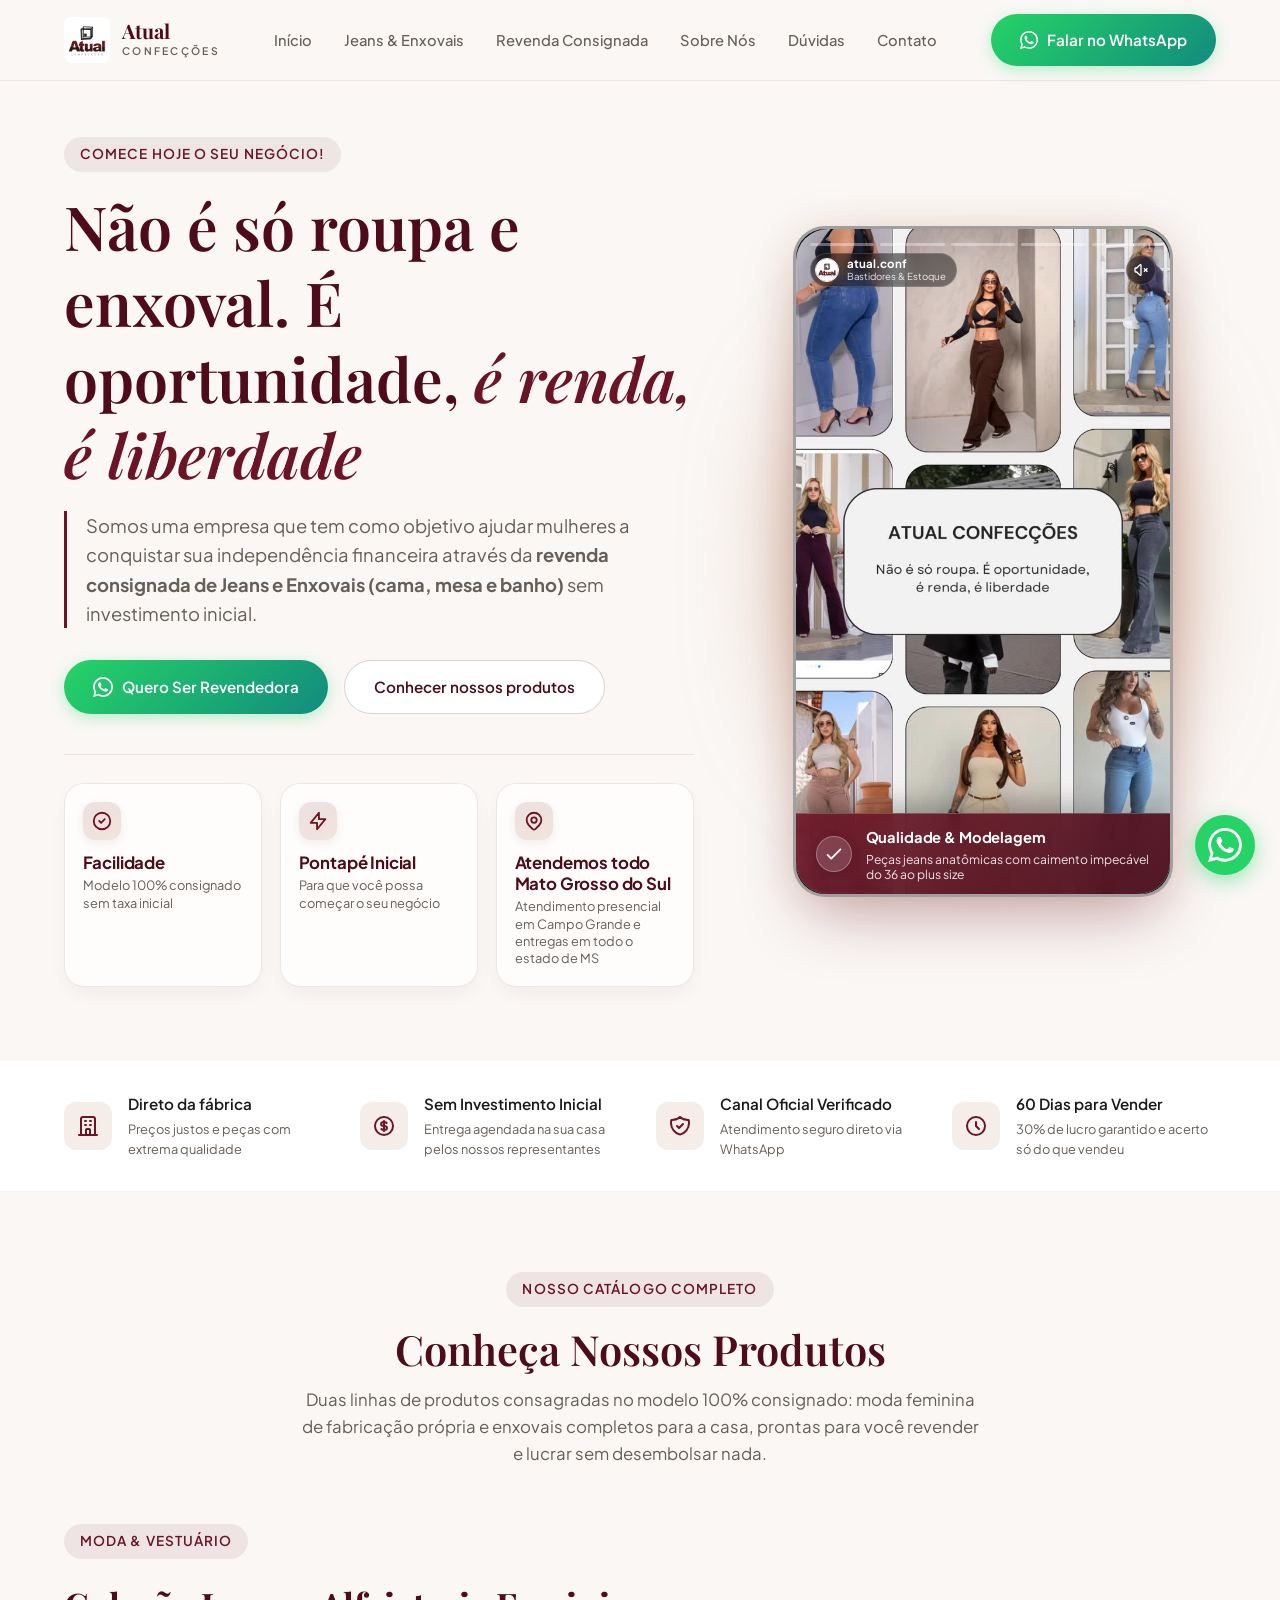
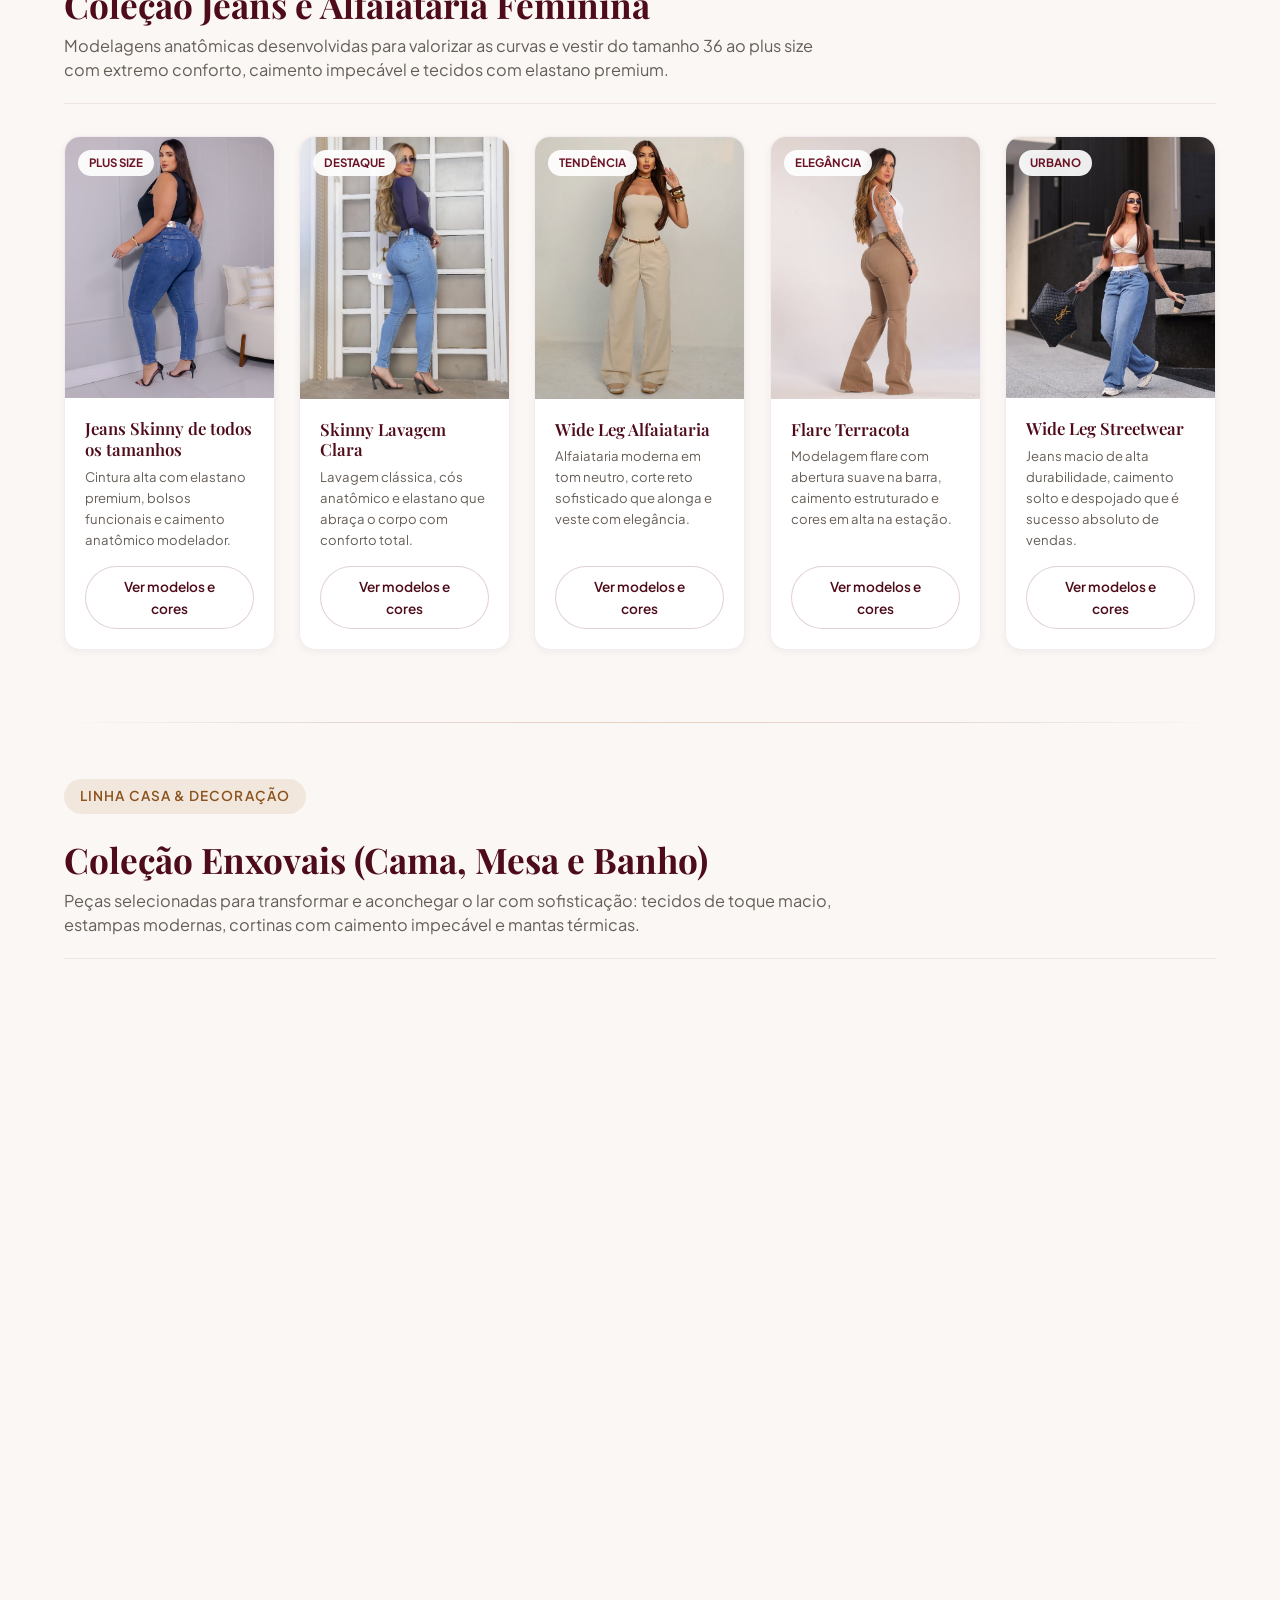
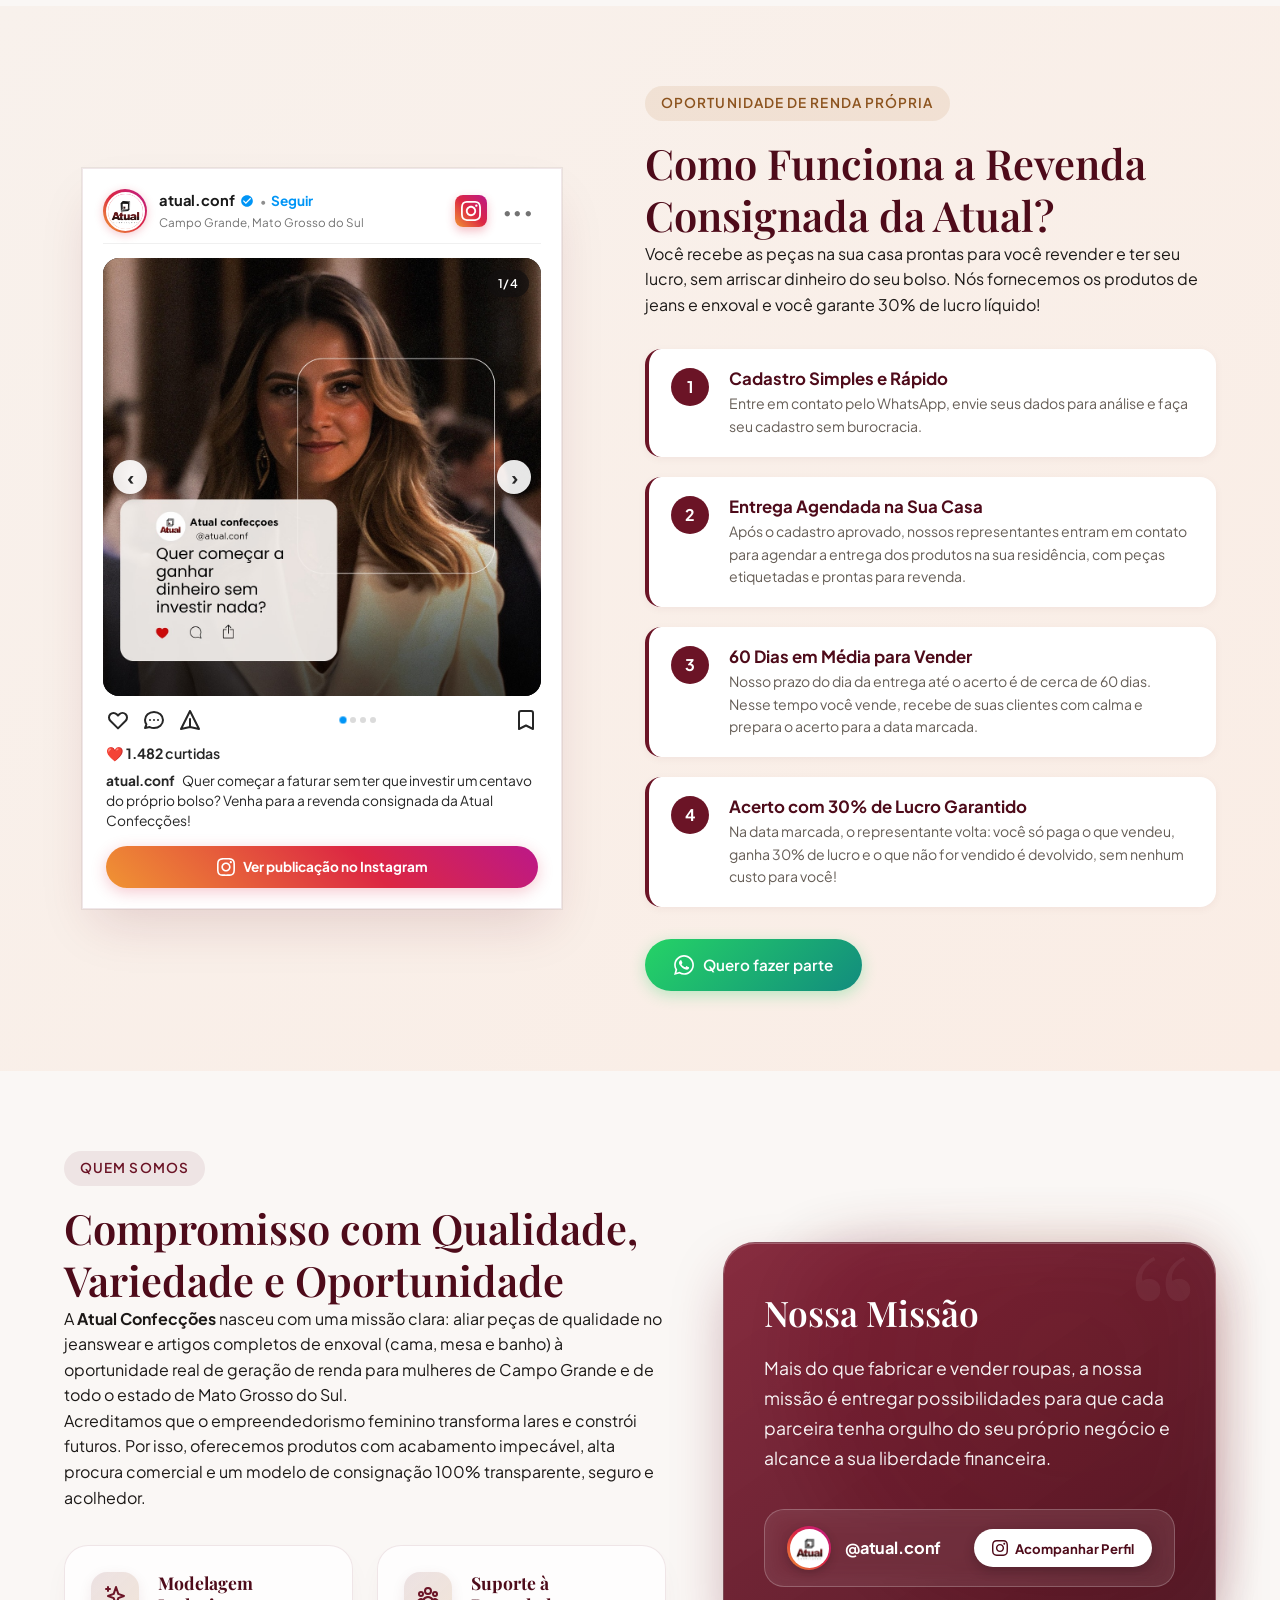
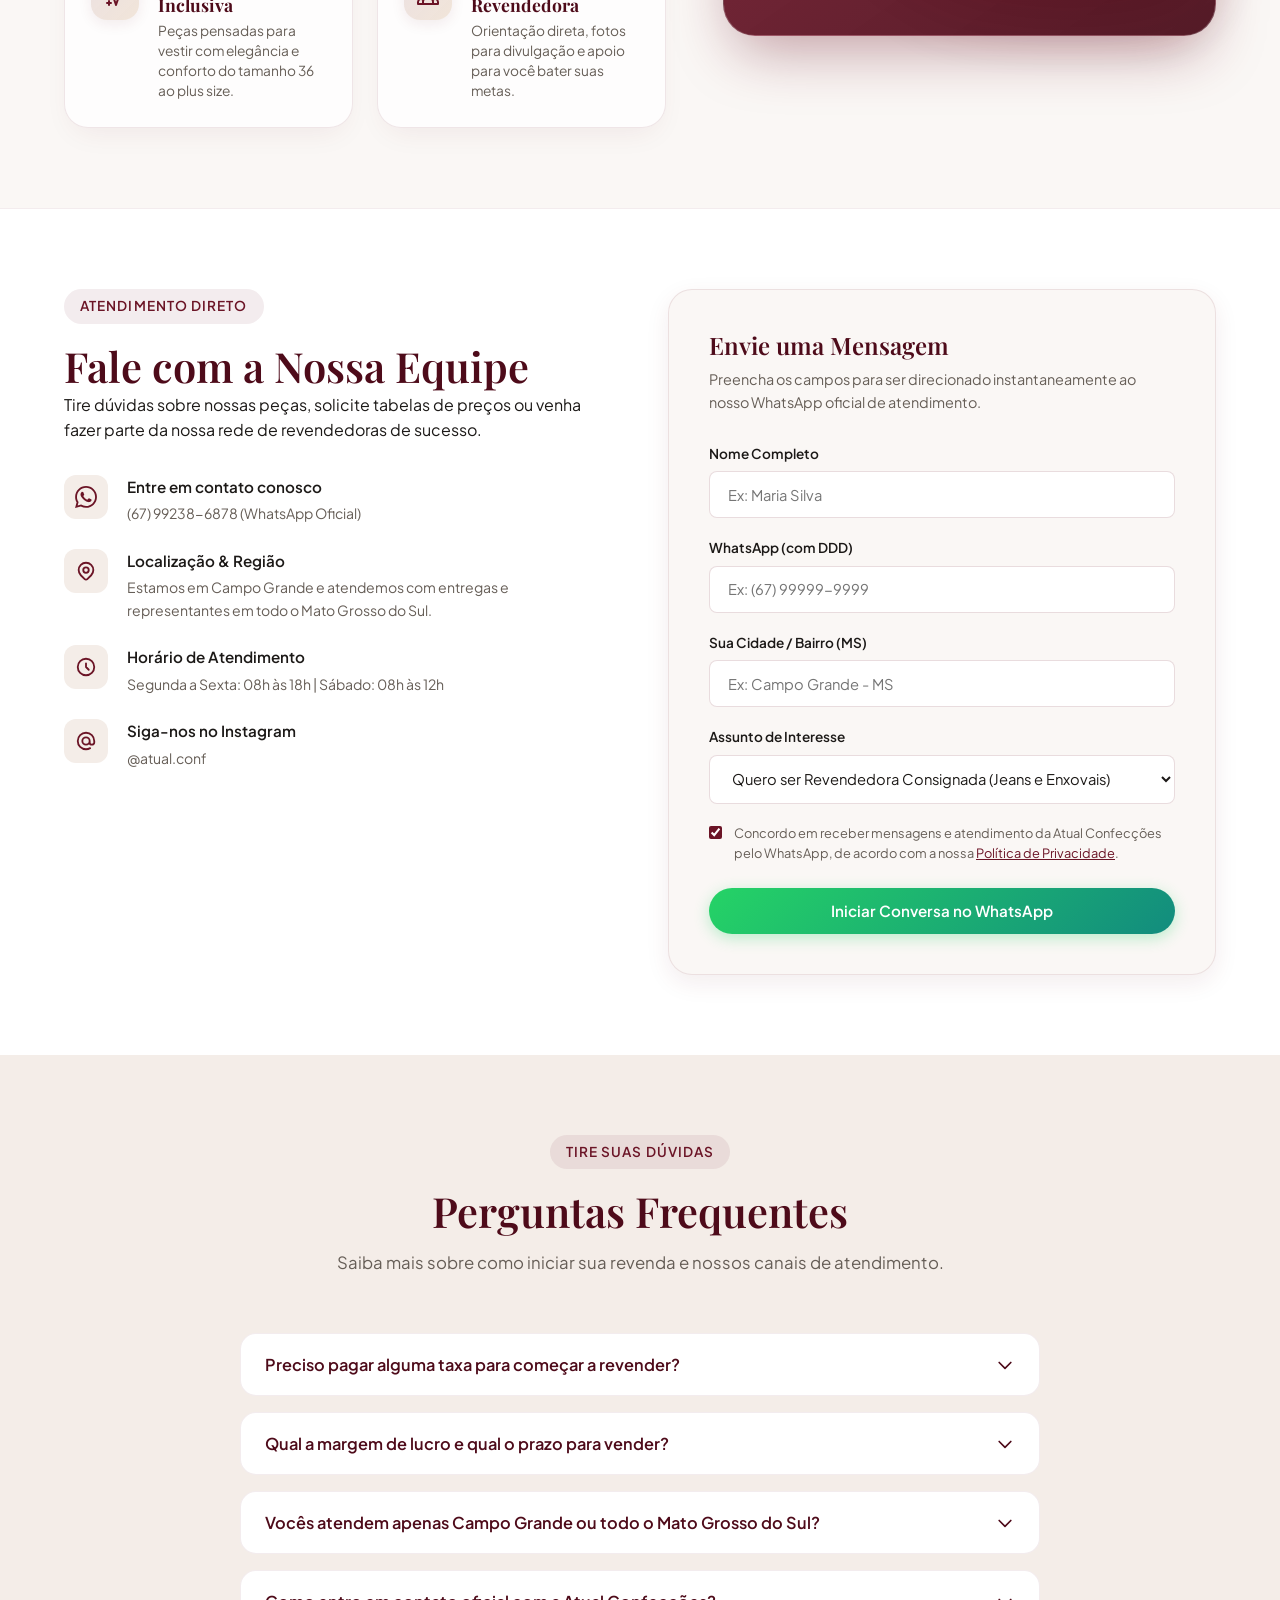
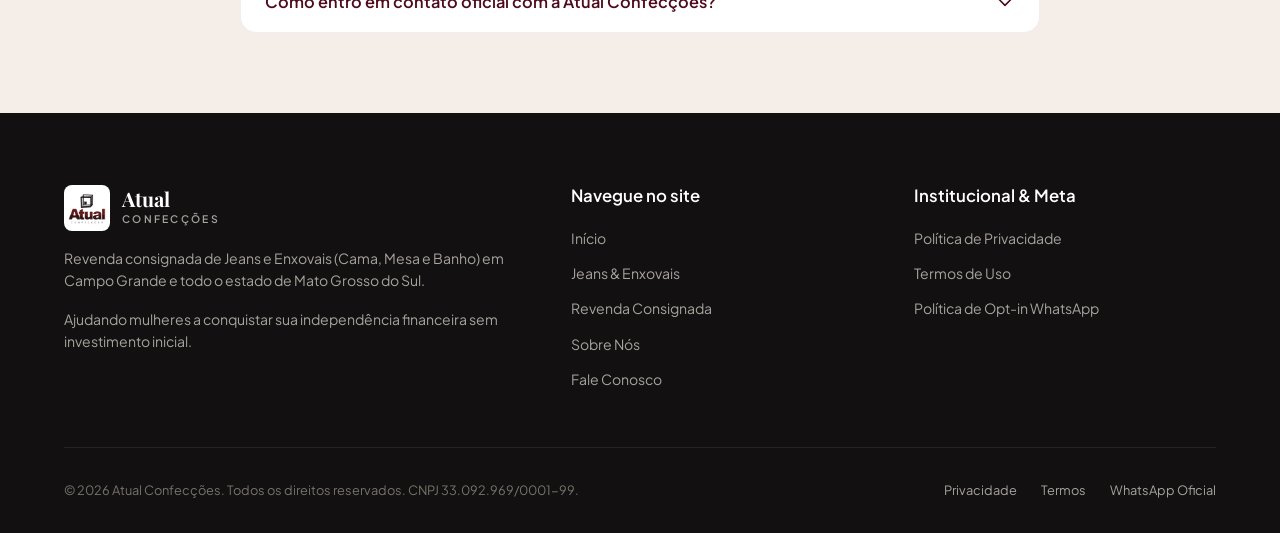
==== commit 82ccfcbd: "feat: adiciona linha de enxovais, stories player de bastidores e atualiza atendimento MS" ====
--- a/index.html
+++ b/index.html
@@ -4,14 +4,14 @@
 <head>
   <meta charset="UTF-8">
   <meta name="viewport" content="width=device-width, initial-scale=1.0">
-  <title>Atual Confecções | Moda Feminina, Masculina e Jeans</title>
+  <title>Atual Confecções | Jeans Feminino & Enxovais (Cama, Mesa e Banho)</title>
   <meta name="description"
-    content="Atual Confecções em Campo Grande - MS. Fabricação própria de jeans feminino, moda fitness e catálogo completo para você conquistar sua independência financeira com revenda consignada.">
+    content="Atual Confecções em Campo Grande - MS. Revenda consignada de Jeans e Enxovais de Cama, Mesa e Banho sem investimento inicial. Conquiste sua independência financeira em todo o Mato Grosso do Sul.">
   <meta name="keywords"
-    content="Atual Confecções, revenda consignada, jeans feminino, moda fitness, independência financeira, atacado roupas Campo Grande MS">
-  <meta property="og:title" content="Atual Confecções | Moda Feminina e Revenda Consignada">
+    content="Atual Confecções, revenda consignada, jeans feminino, enxovais, cama mesa e banho, Campo Grande MS, Mato Grosso do Sul, independência financeira">
+  <meta property="og:title" content="Atual Confecções | Jeans e Enxovais com Revenda Consignada">
   <meta property="og:description"
-    content="Não é só roupa. É oportunidade, é renda, é liberdade. Conquiste sua independência financeira com revenda consignada sem investimento inicial.">
+    content="Não é só roupa. É oportunidade, é renda, é liberdade. Revenda consignada de Jeans e Enxovais Cama, Mesa e Banho sem investimento inicial.">
   <meta property="og:image" content="assets/banner_9_16.jpg">
   <meta property="og:type" content="website">
 
@@ -44,7 +44,7 @@
         <nav>
           <ul class="nav-links" id="navLinks">
             <li><a href="#inicio" class="nav-link">Início</a></li>
-            <li><a href="#colecoes" class="nav-link">Coleção Jeans</a></li>
+            <li><a href="#colecoes" class="nav-link">Jeans & Enxovais</a></li>
             <li><a href="#revenda" class="nav-link">Revenda Consignada</a></li>
             <li><a href="#sobre" class="nav-link">Sobre Nós</a></li>
             <li><a href="#duvidas" class="nav-link">Dúvidas</a></li>
@@ -78,14 +78,14 @@
       <div class="hero-grid">
         <div class="hero-content">
           <span class="badge-tag">Comece hoje o seu negócio!</span>
-          <h1 class="hero-title">Não é só roupa. É oportunidade, <span>é renda, é liberdade</span></h1>
+          <h1 class="hero-title">Não é só roupa e enxoval. É oportunidade, <span>é renda, é liberdade</span></h1>
 
           <p class="hero-bio-quote">
-            Somos uma empresa que tem como objetivo ajudar mulheres a conquistar sua independência financeira.
+            Somos uma empresa que tem como objetivo ajudar mulheres a conquistar sua independência financeira através da <strong>revenda consignada de Jeans e Enxovais (cama, mesa e banho)</strong> sem investimento inicial.
           </p>
 
           <div class="hero-actions">
-            <a href="https://wa.me/5567992386878?text=Ol%C3%A1!%20Quero%20come%C3%A7ar%20a%20ganhar%20dinheiro%20com%20revenda%20consignada%20sem%20investir%20nada!"
+            <a href="https://wa.me/5567992386878?text=Ol%C3%A1!%20Quero%20come%C3%A7ar%20a%20ganhar%20dinheiro%20com%20revenda%20consignada%20de%20jeans%20e%20enxoval%20sem%20investir%20nada!"
               target="_blank" rel="noopener noreferrer" class="btn btn-whatsapp">
               <svg width="20" height="20" viewBox="0 0 24 24" fill="currentColor">
                 <path
@@ -93,7 +93,7 @@
               </svg>
               Quero Ser Revendedora
             </a>
-            <a href="#colecoes" class="btn btn-secondary">Conhecer alguns dos produtos</a>
+            <a href="#colecoes" class="btn btn-secondary">Conhecer nossos produtos</a>
           </div>
 
           <div class="hero-stats">
@@ -129,29 +129,66 @@
                 </svg>
               </div>
               <div class="stat-content">
-                <h4>Atendemos todo o Brasil</h4>
-                <p>Atendimento presencial em Campo Grande, ou envio seguro para todo o país</p>
+                <h4>Atendemos todo Mato Grosso do Sul</h4>
+                <p>Atendimento presencial em Campo Grande e entregas em todo o estado de MS</p>
               </div>
             </div>
           </div>
         </div>
 
         <div class="hero-image-wrapper">
-          <div class="hero-banner-card card-3d reveal" data-tilt>
-            <video class="hero-video" id="heroVideo" autoplay loop muted playsinline poster="assets/banner_9_16.jpg">
-              <source src="assets/video1.mp4" type="video/mp4">
+          <div class="hero-banner-card card-3d reveal" data-tilt id="storyCard">
+            <!-- Stories Progress Segments -->
+            <div class="stories-progress-bar" id="storiesProgress">
+              <div class="story-seg active" data-index="0"><span class="story-seg-fill"></span></div>
+              <div class="story-seg" data-index="1"><span class="story-seg-fill"></span></div>
+              <div class="story-seg" data-index="2"><span class="story-seg-fill"></span></div>
+              <div class="story-seg" data-index="3"><span class="story-seg-fill"></span></div>
+              <div class="story-seg" data-index="4"><span class="story-seg-fill"></span></div>
+            </div>
+
+            <!-- Top Stories Header / Sound button -->
+            <div class="story-top-overlay">
+              <div class="story-user-info">
+                <div class="story-avatar">
+                  <img src="assets/logo.png" alt="Atual Confecções" width="24" height="24">
+                </div>
+                <div class="story-meta">
+                  <span class="story-username">atual.conf</span>
+                  <span class="story-tag" id="storyLiveTag">Bastidores & Estoque</span>
+                </div>
+              </div>
+              <button class="story-sound-btn" id="storySoundBtn" aria-label="Ativar som do vídeo" title="Ativar/Desativar som">
+                <svg class="sound-off-icon" id="soundOffIcon" width="16" height="16" fill="none" stroke="currentColor" viewBox="0 0 24 24">
+                  <path stroke-linecap="round" stroke-linejoin="round" stroke-width="2" d="M5.586 15H4a1 1 0 01-1-1v-4a1 1 0 011-1h1.586l4.707-4.707C10.923 3.663 12 4.109 12 5v14c0 .891-1.077 1.337-1.707.707L5.586 15z"/>
+                  <path stroke-linecap="round" stroke-linejoin="round" stroke-width="2" d="M17 14l2-2m0 0l2-2m-2 2l-2-2m2 2l2 2"/>
+                </svg>
+                <svg class="sound-on-icon" id="soundOnIcon" width="16" height="16" fill="none" stroke="currentColor" viewBox="0 0 24 24" style="display:none;">
+                  <path stroke-linecap="round" stroke-linejoin="round" stroke-width="2" d="M15.536 8.464a5 5 0 010 7.072m2.828-9.9a9 9 0 010 12.728M5.586 15H4a1 1 0 01-1-1v-4a1 1 0 011-1h1.586l4.707-4.707C10.923 3.663 12 4.109 12 5v14c0 .891-1.077 1.337-1.707.707L5.586 15z"/>
+                </svg>
+              </button>
+            </div>
+
+            <!-- Video Player -->
+            <video class="hero-video" id="heroVideo" autoplay muted playsinline poster="assets/banner_9_16.jpg">
+              <source id="heroVideoSource" src="assets/video1.mp4" type="video/mp4">
               <img src="assets/banner_9_16.jpg" alt="Atual Confecções - Moda e Revenda">
             </video>
 
+            <!-- Stories Navigation Arrows -->
+            <button class="story-nav-btn story-prev-btn" id="storyPrevBtn" aria-label="Vídeo anterior">‹</button>
+            <button class="story-nav-btn story-next-btn" id="storyNextBtn" aria-label="Próximo vídeo">›</button>
+
+            <!-- Dynamic Floating Badge adapting to each video -->
             <div class="floating-badge">
-              <div class="floating-badge-icon">
+              <div class="floating-badge-icon" id="storyBadgeIcon">
                 <svg width="22" height="22" fill="none" stroke="currentColor" viewBox="0 0 24 24">
                   <path stroke-linecap="round" stroke-linejoin="round" stroke-width="2" d="M5 13l4 4L19 7" />
                 </svg>
               </div>
               <div class="floating-badge-text">
-                <h5>Qualidade & Caimento</h5>
-                <p>Peças de qualidade garantida. Modelagem para todos os tamanhos</p>
+                <h5 id="storyBadgeTitle">Qualidade & Modelagem</h5>
+                <p id="storyBadgeDesc">Peças jeans anatômicas com caimento impecável do 36 ao plus size</p>
               </div>
             </div>
           </div>
@@ -186,7 +223,7 @@
           </div>
           <div class="trust-text">
             <h5>Sem Investimento Inicial</h5>
-            <p>Pague apenas o que vender no consignado</p>
+            <p>Entrega agendada na sua casa pelos nossos representantes</p>
           </div>
         </div>
 
@@ -207,101 +244,196 @@
           <div class="trust-icon">
             <svg width="24" height="24" fill="none" stroke="currentColor" viewBox="0 0 24 24">
               <path stroke-linecap="round" stroke-linejoin="round" stroke-width="2"
-                d="M17.657 16.657L13.414 20.9a1.998 1.998 0 01-2.827 0l-4.244-4.243a8 8 0 1111.314 0z" />
-              <path stroke-linecap="round" stroke-linejoin="round" stroke-width="2"
-                d="M15 11a3 3 0 11-6 0 3 3 0 016 0z" />
+                d="M12 8v4l3 3m6-3a9 9 0 11-18 0 9 9 0 0118 0z" />
             </svg>
           </div>
           <div class="trust-text">
-            <h5>Modelo de negócio simplificado</h5>
-            <p>Vendedores e estoque garantido para suas vendas</p>
+            <h5>60 Dias para Vender</h5>
+            <p>30% de lucro garantido e acerto só do que vendeu</p>
           </div>
         </div>
       </div>
     </div>
   </section>
 
-  <!-- Lookbook / Coleções de Jeans das Clientes -->
+  <!-- Catálogo de Produtos: Jeanswear e Enxovais Separados -->
   <section class="section" id="colecoes">
     <div class="container">
       <div class="section-header reveal">
-        <span class="badge-tag">Conheça algumas de nossas peças</span>
-        <h2>Coleção Jeans & Alfaiataria Feminina</h2>
-        <p>Modelagens anatômicas desenvolvidas para valorizar as curvas e vestir do tamanho convencional ao plus size
-          com extremo conforto.</p>
-      </div>
-
-      <div class="lookbook-grid">
-        <!-- Foto 1: Plus Size Modeladora -->
-        <div class="lookbook-card card-3d reveal reveal-delay-1" data-tilt>
-          <div class="lookbook-img-wrap">
-            <img src="assets/foto1.jpg" alt="Calça Jeans Skinny Modeladora Plus Size Atual Confecções">
-            <span class="lookbook-badge">Plus Size</span>
-          </div>
-          <div class="lookbook-body">
-            <h4>Jeans Skinny de todos os tamanhos</h4>
-            <p>Cintura alta com elastano premium, bolsos funcionais e caimento anatômico modelador.</p>
-            <a href="https://wa.me/5567992386878?text=Ol%C3%A1%2C%20gostei%20do%20modelo%20Jeans%20Skinny%20Plus%20Size%20(Foto%201)!"
-              target="_blank" rel="noopener noreferrer" class="btn btn-secondary btn-sm">Ver modelos e cores</a>
-          </div>
-        </div>
-
-        <!-- Foto 2: Cigarrete Lavagem Clara -->
-        <div class="lookbook-card card-3d reveal reveal-delay-2" data-tilt>
-          <div class="lookbook-img-wrap">
-            <img src="assets/foto2.jpg" alt="Calça Jeans Skinny Lavagem Clara com Salto">
-            <span class="lookbook-badge">Destaque</span>
-          </div>
-          <div class="lookbook-body">
-            <h4>Skinny Lavagem</h4>
-            <p>Lavagem clássica, cós anatômico e elastano que abraça o corpo.</p>
-            <a href="https://wa.me/5567992386878?text=Ol%C3%A1%2C%20gostei%20do%20modelo%20Skinny%20Lavagem%20Clara%20(Foto%202)!"
-              target="_blank" rel="noopener noreferrer" class="btn btn-secondary btn-sm">Ver modelos e cores</a>
-          </div>
-        </div>
-
-        <!-- Foto 3: Wide Leg Alfaiataria Bege -->
-        <div class="lookbook-card card-3d reveal reveal-delay-3" data-tilt>
-          <div class="lookbook-img-wrap">
-            <img src="assets/foto3.jpg" alt="Calça Wide Leg Alfaiataria">
-            <span class="lookbook-badge">Tendência</span>
-          </div>
-          <div class="lookbook-body">
-            <h4>Wide Leg</h4>
-            <p>Alfaiataria moderna em tom neutro, corte reto sofisticado que alonga e veste do casual ao chique.</p>
-            <a href="https://wa.me/5567992386878?text=Ol%C3%A1%2C%20gostei%20do%20modelo%20Wide%20Leg%20Areia%20(Foto%203)!"
-              target="_blank" rel="noopener noreferrer" class="btn btn-secondary btn-sm">Ver modelos e cores</a>
-          </div>
-        </div>
-
-        <!-- Foto 4: Flare Tons Terrosos -->
-        <div class="lookbook-card card-3d reveal reveal-delay-4" data-tilt>
-          <div class="lookbook-img-wrap">
-            <img src="assets/foto4.jpg" alt="Calça Flare Terrosa / Caramelo">
-            <span class="lookbook-badge">Elegância</span>
-          </div>
-          <div class="lookbook-body">
-            <h4>Flare</h4>
-            <p>Modelagem flare com abertura suave na barra, caimento estruturado e cores elegantes.</p>
-            <a href="https://wa.me/5567992386878?text=Ol%C3%A1%2C%20gostei%20do%20modelo%20Flare%20Terracota%20(Foto%204)!"
-              target="_blank" rel="noopener noreferrer" class="btn btn-secondary btn-sm">Ver modelos e cores</a>
-          </div>
-        </div>
-
-        <!-- Foto 5: Wide Leg Casual Streetwear -->
-        <div class="lookbook-card card-3d reveal reveal-delay-5" data-tilt>
-          <div class="lookbook-img-wrap">
-            <img src="assets/foto5.jpg" alt="Calça Jeans Wide Leg Estilo Streetwear">
-            <span class="lookbook-badge">Urbano</span>
-          </div>
-          <div class="lookbook-body">
-            <h4>Wide Leg Streetwear</h4>
-            <p>Jeans macio de alta durabilidade, caimento solto e despojado que é sucesso absoluto de vendas.</p>
-            <a href="https://wa.me/5567992386878?text=Ol%C3%A1%2C%20gostei%20do%20modelo%20Wide%20Leg%20Streetwear%20(Foto%205)!"
-              target="_blank" rel="noopener noreferrer" class="btn btn-secondary btn-sm">Ver modelos e cores</a>
-          </div>
-        </div>
-      </div>
+        <span class="badge-tag">Nosso Catálogo Completo</span>
+        <h2>Conheça Nossos Produtos</h2>
+        <p>Duas linhas de produtos consagradas no modelo 100% consignado: moda feminina de fabricação própria e enxovais completos para a casa, prontas para você revender e lucrar sem desembolsar nada.</p>
+      </div>
+
+      <!-- SUBSEÇÃO 1: JEANSWEAR & MODA FEMININA -->
+      <div class="catalog-category-block" id="categoria-jeans">
+        <div class="category-header reveal">
+          <div class="category-title-badge">
+            <span class="badge-tag">Moda & Vestuário</span>
+          </div>
+          <h3 class="category-main-title">Coleção Jeans e Alfaiataria Feminina</h3>
+          <p class="category-subtitle">Modelagens anatômicas desenvolvidas para valorizar as curvas e vestir do tamanho 36 ao plus size com extremo conforto, caimento impecável e tecidos com elastano premium.</p>
+        </div>
+
+        <div class="lookbook-grid">
+          <!-- Foto 1: Plus Size Modeladora -->
+          <div class="lookbook-card card-3d reveal reveal-delay-1" data-tilt>
+            <div class="lookbook-img-wrap">
+              <img src="assets/foto1.jpg" alt="Calça Jeans Skinny Modeladora Plus Size Atual Confecções">
+              <span class="lookbook-badge">Plus Size</span>
+            </div>
+            <div class="lookbook-body">
+              <h4>Jeans Skinny de todos os tamanhos</h4>
+              <p>Cintura alta com elastano premium, bolsos funcionais e caimento anatômico modelador.</p>
+              <a href="https://wa.me/5567992386878?text=Ol%C3%A1%2C%20gostei%20do%20modelo%20Jeans%20Skinny%20Plus%20Size%20(Foto%201)!"
+                target="_blank" rel="noopener noreferrer" class="btn btn-secondary btn-sm">Ver modelos e cores</a>
+            </div>
+          </div>
+
+          <!-- Foto 2: Cigarrete Lavagem Clara -->
+          <div class="lookbook-card card-3d reveal reveal-delay-2" data-tilt>
+            <div class="lookbook-img-wrap">
+              <img src="assets/foto2.jpg" alt="Calça Jeans Skinny Lavagem Clara com Salto">
+              <span class="lookbook-badge">Destaque</span>
+            </div>
+            <div class="lookbook-body">
+              <h4>Skinny Lavagem Clara</h4>
+              <p>Lavagem clássica, cós anatômico e elastano que abraça o corpo com conforto total.</p>
+              <a href="https://wa.me/5567992386878?text=Ol%C3%A1%2C%20gostei%20do%20modelo%20Skinny%20Lavagem%20Clara%20(Foto%202)!"
+                target="_blank" rel="noopener noreferrer" class="btn btn-secondary btn-sm">Ver modelos e cores</a>
+            </div>
+          </div>
+
+          <!-- Foto 3: Wide Leg Alfaiataria Bege -->
+          <div class="lookbook-card card-3d reveal reveal-delay-3" data-tilt>
+            <div class="lookbook-img-wrap">
+              <img src="assets/foto3.jpg" alt="Calça Wide Leg Alfaiataria">
+              <span class="lookbook-badge">Tendência</span>
+            </div>
+            <div class="lookbook-body">
+              <h4>Wide Leg Alfaiataria</h4>
+              <p>Alfaiataria moderna em tom neutro, corte reto sofisticado que alonga e veste com elegância.</p>
+              <a href="https://wa.me/5567992386878?text=Ol%C3%A1%2C%20gostei%20do%20modelo%20Wide%20Leg%20Areia%20(Foto%203)!"
+                target="_blank" rel="noopener noreferrer" class="btn btn-secondary btn-sm">Ver modelos e cores</a>
+            </div>
+          </div>
+
+          <!-- Foto 4: Flare Tons Terrosos -->
+          <div class="lookbook-card card-3d reveal reveal-delay-4" data-tilt>
+            <div class="lookbook-img-wrap">
+              <img src="assets/foto4.jpg" alt="Calça Flare Terrosa / Caramelo">
+              <span class="lookbook-badge">Elegância</span>
+            </div>
+            <div class="lookbook-body">
+              <h4>Flare Terracota</h4>
+              <p>Modelagem flare com abertura suave na barra, caimento estruturado e cores em alta na estação.</p>
+              <a href="https://wa.me/5567992386878?text=Ol%C3%A1%2C%20gostei%20do%20modelo%20Flare%20Terracota%20(Foto%204)!"
+                target="_blank" rel="noopener noreferrer" class="btn btn-secondary btn-sm">Ver modelos e cores</a>
+            </div>
+          </div>
+
+          <!-- Foto 5: Wide Leg Casual Streetwear -->
+          <div class="lookbook-card card-3d reveal reveal-delay-5" data-tilt>
+            <div class="lookbook-img-wrap">
+              <img src="assets/foto5.jpg" alt="Calça Jeans Wide Leg Estilo Streetwear">
+              <span class="lookbook-badge">Urbano</span>
+            </div>
+            <div class="lookbook-body">
+              <h4>Wide Leg Streetwear</h4>
+              <p>Jeans macio de alta durabilidade, caimento solto e despojado que é sucesso absoluto de vendas.</p>
+              <a href="https://wa.me/5567992386878?text=Ol%C3%A1%2C%20gostei%20do%20modelo%20Wide%20Leg%20Streetwear%20(Foto%205)!"
+                target="_blank" rel="noopener noreferrer" class="btn btn-secondary btn-sm">Ver modelos e cores</a>
+            </div>
+          </div>
+        </div>
+      </div>
+
+      <!-- Divisor Decorativo -->
+      <div class="catalog-divider reveal"></div>
+
+      <!-- SUBSEÇÃO 2: CAMA, MESA E BANHO (ENXOVAIS) -->
+      <div class="catalog-category-block" id="categoria-enxovais">
+        <div class="category-header reveal">
+          <div class="category-title-badge">
+            <span class="badge-tag gold">Linha Casa & Decoração</span>
+          </div>
+          <h3 class="category-main-title">Coleção Enxovais (Cama, Mesa e Banho)</h3>
+          <p class="category-subtitle">Peças selecionadas para transformar e aconchegar o lar com sofisticação: tecidos de toque macio, estampas modernas, cortinas com caimento impecável e mantas térmicas.</p>
+        </div>
+
+        <div class="lookbook-grid">
+          <!-- Enxoval 1: Jogo de Lençol Confort -->
+          <div class="lookbook-card card-3d reveal reveal-delay-1" data-tilt>
+            <div class="lookbook-img-wrap">
+              <img src="assets/enxoval-lencol.jpg" alt="Jogo de Lençol Casal Atual Confecções">
+              <span class="lookbook-badge">Cama</span>
+            </div>
+            <div class="lookbook-body">
+              <h4>Jogo de Lençol Confort</h4>
+              <p>Toque macio com estampas modernas e alta durabilidade, ideal para noites confortáveis e elegantes.</p>
+              <a href="https://wa.me/5567992386878?text=Ol%C3%A1%2C%20gostei%20do%20Jogo%20de%20Len%C3%A7ol%20da%20linha%20de%20Enxoval!"
+                target="_blank" rel="noopener noreferrer" class="btn btn-secondary btn-sm">Ver estampas e tamanhos</a>
+            </div>
+          </div>
+
+          <!-- Enxoval 2: Cortina Decorativa -->
+          <div class="lookbook-card card-3d reveal reveal-delay-2" data-tilt>
+            <div class="lookbook-img-wrap">
+              <img src="assets/enxoval-cortina.jpg" alt="Cortina Decorativa para Sala e Quarto">
+              <span class="lookbook-badge">Decoração</span>
+            </div>
+            <div class="lookbook-body">
+              <h4>Cortinas Decorativas</h4>
+              <p>Tecido encorpado com caimento elegante, perfeito para transformar a iluminação da sala e do quarto.</p>
+              <a href="https://wa.me/5567992386878?text=Ol%C3%A1%2C%20gostei%20das%20Cortinas%20da%20linha%20de%20Enxoval!"
+                target="_blank" rel="noopener noreferrer" class="btn btn-secondary btn-sm">Ver modelos e medidas</a>
+            </div>
+          </div>
+
+          <!-- Enxoval 3: Manta para Sofá -->
+          <div class="lookbook-card card-3d reveal reveal-delay-3" data-tilt>
+            <div class="lookbook-img-wrap">
+              <img src="assets/enxoval-manta.jpg" alt="Manta para Sofá e Poltrona">
+              <span class="lookbook-badge">Sala de Estar</span>
+            </div>
+            <div class="lookbook-body">
+              <h4>Mantas para Sofá</h4>
+              <p>Textura aconchegante com acabamento em franjas, protegendo o estofado e valorizando a decoração do lar.</p>
+              <a href="https://wa.me/5567992386878?text=Ol%C3%A1%2C%20gostei%20da%20Manta%20para%20Sof%C3%A1%20da%20linha%20de%20Enxoval!"
+                target="_blank" rel="noopener noreferrer" class="btn btn-secondary btn-sm">Ver cores disponíveis</a>
+            </div>
+          </div>
+
+          <!-- Enxoval 4: Jogo de Tapetes -->
+          <div class="lookbook-card card-3d reveal reveal-delay-4" data-tilt>
+            <div class="lookbook-img-wrap">
+              <img src="assets/enxoval-tapete.jpg" alt="Jogo de Tapetes Artesanais para Cozinha e Banheiro">
+              <span class="lookbook-badge">Mesa & Banho</span>
+            </div>
+            <div class="lookbook-body">
+              <h4>Jogo de Tapetes para Casa</h4>
+              <p>Peças resistentes, antiderrapantes e com acabamento de alto padrão para cozinha, banheiro e corredores.</p>
+              <a href="https://wa.me/5567992386878?text=Ol%C3%A1%2C%20gostei%20do%20Jogo%20de%20Tapetes%20da%20linha%20de%20Enxoval!"
+                target="_blank" rel="noopener noreferrer" class="btn btn-secondary btn-sm">Ver conjuntos e cores</a>
+            </div>
+          </div>
+
+          <!-- Enxoval 5: Travesseiros Soft Dream -->
+          <div class="lookbook-card card-3d reveal reveal-delay-5" data-tilt>
+            <div class="lookbook-img-wrap">
+              <img src="assets/enxoval-travesseiro.jpg" alt="Travesseiro Macio Antialérgico">
+              <span class="lookbook-badge">Conforto</span>
+            </div>
+            <div class="lookbook-body">
+              <h4>Travesseiros Soft Dream</h4>
+              <p>Suporte anatômico, enchimento macio e tecnologia antialérgica para proporcionar um sono relaxante.</p>
+              <a href="https://wa.me/5567992386878?text=Ol%C3%A1%2C%20gostei%20dos%20Travesseiros%20da%20linha%20de%20Enxoval!"
+                target="_blank" rel="noopener noreferrer" class="btn btn-secondary btn-sm">Ver detalhes e kits</a>
+            </div>
+          </div>
+        </div>
+      </div>
+
     </div>
   </section>
 
@@ -416,47 +548,43 @@
         <div class="resale-content reveal">
           <span class="badge-tag gold">Oportunidade de Renda Própria</span>
           <h2>Como Funciona a Revenda Consignada da Atual?</h2>
-          <p>Você não precisa gastar muito investimento em estoque, ter capital de giro nem arriscar dinheiro do seu
-            bolso. Nós fornecemos as
-            peças e você ganha comissão em cada venda realizada.</p>
+          <p>Você recebe as peças na sua casa prontas para você revender e ter seu lucro, sem arriscar dinheiro do seu bolso. Nós fornecemos os produtos de jeans e enxoval e você garante 30% de lucro líquido!</p>
 
           <div class="steps-list">
             <div class="step-card card-3d reveal reveal-delay-1" data-tilt>
               <div class="step-number">1</div>
               <div class="step-text">
                 <h4>Cadastro Simples e Rápido</h4>
-                <p>Entre em contato pelo WhatsApp, faça seu cadastro e reserve o seu mostruário.</p>
+                <p>Entre em contato pelo WhatsApp, envie seus dados para análise e faça seu cadastro sem burocracia.</p>
               </div>
             </div>
 
             <div class="step-card card-3d reveal reveal-delay-2" data-tilt>
               <div class="step-number">2</div>
               <div class="step-text">
-                <h4>Receba os produtos</h4>
-                <p>Você recebe as peças etiquetadas e prontas para oferecer às suas amigas, colegas e clientes.</p>
+                <h4>Entrega Agendada na Sua Casa</h4>
+                <p>Após o cadastro aprovado, nossos representantes entram em contato para agendar a entrega dos produtos na sua residência, com peças etiquetadas e prontas para revenda.</p>
               </div>
             </div>
 
             <div class="step-card card-3d reveal reveal-delay-3" data-tilt>
               <div class="step-number">3</div>
               <div class="step-text">
-                <h4>Venda e Fique com o Lucro</h4>
-                <p>Revenda pelo preço tabelado, obtenha sua margem de lucro e pague apenas o que vender no acerto de
-                  contas.</p>
+                <h4>60 Dias em Média para Vender</h4>
+                <p>Nosso prazo do dia da entrega até o acerto é de cerca de 60 dias. Nesse tempo você vende, recebe de suas clientes com calma e prepara o acerto para a data marcada.</p>
               </div>
             </div>
 
             <div class="step-card card-3d reveal reveal-delay-4" data-tilt>
               <div class="step-number">4</div>
               <div class="step-text">
-                <h4>Devolução sem Prejuízo</h4>
-                <p>O que não for vendido dentro do ciclo pode ser devolvido ou trocado por novas coleções para girar
-                  sempre.</p>
-              </div>
-            </div>
-          </div>
-
-          <a href="https://wa.me/5567992386878?text=Ol%C3%A1!%20Quero%20fazer%20meu%20cadastro%20para%20revender%20consignado."
+                <h4>Acerto com 30% de Lucro Garantido</h4>
+                <p>Na data marcada, o representante volta: você só paga o que vendeu, ganha 30% de lucro e o que não for vendido é devolvido, sem nenhum custo para você!</p>
+              </div>
+            </div>
+          </div>
+
+          <a href="https://wa.me/5567992386878?text=Ol%C3%A1!%20Quero%20fazer%20meu%20cadastro%20para%20revender%20consignado%20jeans%20e%20enxoval."
             target="_blank" rel="noopener noreferrer" class="btn btn-whatsapp">
             <svg width="20" height="20" viewBox="0 0 24 24" fill="currentColor">
               <path
@@ -475,16 +603,12 @@
       <div class="about-grid">
         <div class="about-text reveal">
           <span class="badge-tag">Quem Somos</span>
-          <h2>Compromisso com Qualidade, Moda e Empoderamento</h2>
+          <h2>Compromisso com Qualidade, Variedade e Oportunidade</h2>
           <p>
-            A <strong>Atual Confecções</strong> nasceu com uma missão clara: aliar o talento da confecção de vestuário e
-            jeanswear à oportunidade real de geração de renda para mulheres de Campo Grande, do estado de Mato
-            Grosso do Sul e outras regiões do Brasil.
+            A <strong>Atual Confecções</strong> nasceu com uma missão clara: aliar peças de qualidade no jeanswear e artigos completos de enxoval (cama, mesa e banho) à oportunidade real de geração de renda para mulheres de Campo Grande e de todo o estado de Mato Grosso do Sul.
           </p>
           <p>
-            Acreditamos que o empreendedorismo feminino transforma lares e constrói futuros. Por isso, oferecemos
-            produtos de fabricação com corte moderno, matéria-prima durável e um modelo de negócio transparente e
-            acolhedor.
+            Acreditamos que o empreendedorismo feminino transforma lares e constrói futuros. Por isso, oferecemos produtos com acabamento impecável, alta procura comercial e um modelo de consignação 100% transparente, seguro e acolhedor.
           </p>
 
           <div class="about-features">
@@ -583,7 +707,7 @@
               </div>
               <div class="contact-info-text">
                 <h5>Localização & Região</h5>
-                <p>Estamos em Campo Grande, Mato Grosso do Sul e atendemos todo o Brasil.</p>
+                <p>Estamos em Campo Grande e atendemos com entregas e representantes em todo o Mato Grosso do Sul.</p>
               </div>
             </div>
 
@@ -632,17 +756,17 @@
             </div>
 
             <div class="form-group">
-              <label for="leadCity" class="form-label">Sua Cidade / Bairro</label>
+              <label for="leadCity" class="form-label">Sua Cidade / Bairro (MS)</label>
               <input type="text" id="leadCity" class="form-control" placeholder="Ex: Campo Grande - MS" required>
             </div>
 
             <div class="form-group">
               <label for="leadInterest" class="form-label">Assunto de Interesse</label>
               <select id="leadInterest" class="form-control" required>
-                <option value="Quero ser Revendedora Consignada">Quero ser Revendedora Consignada</option>
-                <option value="Quero Comprar Peças para Uso">Quero Comprar Peças para Uso</option>
-                <option value="Dúvidas sobre o Catálogo">Dúvidas sobre o Catálogo</option>
-                <option value="Parcerias e Representação">Parcerias e Representação</option>
+                <option value="Quero ser Revendedora Consignada (Jeans e Enxovais)">Quero ser Revendedora Consignada (Jeans e Enxovais)</option>
+                <option value="Quero saber mais sobre a Coleção Jeans">Quero saber mais sobre a Coleção Jeans</option>
+                <option value="Quero saber mais sobre os Enxovais (Cama, Mesa e Banho)">Quero saber mais sobre os Enxovais (Cama, Mesa e Banho)</option>
+                <option value="Dúvidas sobre o Prazo de 60 Dias e Acerto">Dúvidas sobre o Prazo de 60 Dias e Acerto</option>
               </select>
             </div>
 
@@ -682,33 +806,31 @@
             </svg>
           </button>
           <div class="faq-answer">
-            <p>Não! Nosso modelo principal é o consignado, o que significa que você pega as peças sem desembolsar nenhum
-              valor adiantado. No final do período combinado, você acerta as peças que vendeu e devolve as que não foram
-              comercializadas.</p>
+            <p>Não! Nosso modelo é 100% consignado: você não precisa investir nenhum centavo adiantado. Você recebe as peças na sua casa e só paga o que vender no acerto!</p>
           </div>
         </div>
 
         <div class="faq-item reveal reveal-delay-2">
           <button class="faq-question">
-            <span>Qual a margem de lucro que posso obter?</span>
+            <span>Qual a margem de lucro e qual o prazo para vender?</span>
             <svg class="faq-icon" width="20" height="20" fill="none" stroke="currentColor" viewBox="0 0 24 24">
               <path stroke-linecap="round" stroke-linejoin="round" stroke-width="2" d="M19 9l-7 7-7-7" />
             </svg>
           </button>
           <div class="faq-answer">
-            <p>Nossas revendedoras lucram entre 30% e 40% sobre cada peça vendida, dependendo de como será o formato que você quer atuar em suas vendas.</p>
+            <p>Você ganha <strong>30% de lucro</strong> garantido! O nosso prazo do dia da entrega até o acerto é de cerca de <strong>60 dias</strong> em média. Nesse tempo, você vende, recebe das suas clientes com calma e só acerta o que foi vendido no dia marcado.</p>
           </div>
         </div>
 
         <div class="faq-item reveal reveal-delay-3">
           <button class="faq-question">
-            <span>Vocês atendem apenas Campo Grande ou outras cidades também?</span>
+            <span>Vocês atendem apenas Campo Grande ou todo o Mato Grosso do Sul?</span>
             <svg class="faq-icon" width="20" height="20" fill="none" stroke="currentColor" viewBox="0 0 24 24">
               <path stroke-linecap="round" stroke-linejoin="round" stroke-width="2" d="M19 9l-7 7-7-7" />
             </svg>
           </button>
           <div class="faq-answer">
-            <p>Atendemos Campo Grande e cidades do interior de Mato Grosso do Sul, além de outros estados do Brasil. Consulte sua região pelo nosso WhatsApp.</p>
+            <p>Atendemos toda a capital Campo Grande e cidades de todo o estado de <strong>Mato Grosso do Sul</strong> com entrega agendada na sua residência e representantes dedicados. Fale conosco no WhatsApp para agendar seu mostruário!</p>
           </div>
         </div>
 
@@ -753,10 +875,10 @@
             </div>
           </div>
           <p>
-            Moda feminina, jeanswear, moda fitness e catálogo completo com revenda consignada em Campo Grande - MS.
+            Revenda consignada de Jeans e Enxovais (Cama, Mesa e Banho) em Campo Grande e todo o estado de Mato Grosso do Sul.
           </p>
           <p>
-            Ajudando mulheres a conquistar sua independência financeira.
+            Ajudando mulheres a conquistar sua independência financeira sem investimento inicial.
           </p>
         </div>
 
@@ -765,7 +887,7 @@
             <h4>Navegue no site</h4>
             <ul class="footer-links">
               <li><a href="#inicio">Início</a></li>
-              <li><a href="#colecoes">Coleção Jeans</a></li>
+              <li><a href="#colecoes">Jeans & Enxovais</a></li>
               <li><a href="#revenda">Revenda Consignada</a></li>
               <li><a href="#sobre">Sobre Nós</a></li>
               <li><a href="#contato">Fale Conosco</a></li>
--- a/styles.css
+++ b/styles.css
@@ -48,6 +48,9 @@
 html {
   scroll-behavior: smooth;
   font-size: 16px;
+  overflow-x: hidden;
+  max-width: 100%;
+  width: 100%;
 }
 
 body {
@@ -57,6 +60,9 @@
   line-height: 1.6;
   -webkit-font-smoothing: antialiased;
   overflow-x: hidden;
+  max-width: 100%;
+  width: 100%;
+  position: relative;
 }
 
 img {
@@ -454,20 +460,164 @@
   z-index: 1;
 }
 
+/* Stories Progress Bar */
+.stories-progress-bar {
+  position: absolute;
+  top: 14px;
+  left: 14px;
+  right: 14px;
+  display: flex;
+  gap: 6px;
+  z-index: 10;
+}
+
+.story-seg {
+  flex: 1;
+  height: 3px;
+  background: rgba(255, 255, 255, 0.35);
+  border-radius: 4px;
+  overflow: hidden;
+  cursor: pointer;
+}
+
+.story-seg-fill {
+  display: block;
+  height: 100%;
+  width: 0%;
+  background: #ffffff;
+  border-radius: inherit;
+  transition: width 0.1s linear;
+}
+
+.story-seg.completed .story-seg-fill {
+  width: 100% !important;
+}
+
+/* Story Top Info & Sound Button */
+.story-top-overlay {
+  position: absolute;
+  top: 24px;
+  left: 14px;
+  right: 14px;
+  display: flex;
+  align-items: center;
+  justify-content: space-between;
+  z-index: 10;
+}
+
+.story-user-info {
+  display: flex;
+  align-items: center;
+  gap: 8px;
+  background: rgba(0, 0, 0, 0.45);
+  backdrop-filter: blur(8px);
+  -webkit-backdrop-filter: blur(8px);
+  padding: 4px 10px 4px 4px;
+  border-radius: 20px;
+  border: 1px solid rgba(255, 255, 255, 0.15);
+}
+
+.story-avatar {
+  width: 24px;
+  height: 24px;
+  border-radius: 50%;
+  overflow: hidden;
+  border: 1px solid #ffffff;
+}
+
+.story-avatar img {
+  width: 100%;
+  height: 100%;
+  object-fit: cover;
+}
+
+.story-meta {
+  display: flex;
+  flex-direction: column;
+}
+
+.story-username {
+  font-size: 0.72rem;
+  font-weight: 700;
+  color: #ffffff;
+  line-height: 1.1;
+}
+
+.story-tag {
+  font-size: 0.6rem;
+  color: rgba(255, 255, 255, 0.85);
+  line-height: 1.1;
+}
+
+.story-sound-btn {
+  width: 30px;
+  height: 30px;
+  border-radius: 50%;
+  background: rgba(0, 0, 0, 0.45);
+  backdrop-filter: blur(8px);
+  -webkit-backdrop-filter: blur(8px);
+  border: 1px solid rgba(255, 255, 255, 0.2);
+  color: #ffffff;
+  display: flex;
+  align-items: center;
+  justify-content: center;
+  cursor: pointer;
+  transition: all 0.2s ease;
+}
+
+.story-sound-btn:hover {
+  background: rgba(0, 0, 0, 0.75);
+  transform: scale(1.08);
+}
+
+.story-nav-btn {
+  position: absolute;
+  top: 50%;
+  transform: translateY(-50%);
+  width: 36px;
+  height: 36px;
+  border-radius: 50%;
+  background: rgba(0, 0, 0, 0.38);
+  backdrop-filter: blur(6px);
+  -webkit-backdrop-filter: blur(6px);
+  border: 1px solid rgba(255, 255, 255, 0.25);
+  color: #ffffff;
+  font-size: 1.3rem;
+  line-height: 1;
+  display: flex;
+  align-items: center;
+  justify-content: center;
+  cursor: pointer;
+  z-index: 8;
+  opacity: 0;
+  transition: all 0.25s ease;
+}
+
+.hero-banner-card:hover .story-nav-btn {
+  opacity: 1;
+}
+
+.story-prev-btn {
+  left: 10px;
+}
+
+.story-next-btn {
+  right: 10px;
+}
+
+.story-nav-btn:hover {
+  background: rgba(0, 0, 0, 0.8);
+  transform: translateY(-50%) scale(1.1);
+}
+
 .hero-video {
   width: 100%;
   aspect-ratio: 9/16;
   object-fit: cover;
   object-position: center 14%;
-  transform: scale(1.38);
-  transform-origin: center 14%;
   display: block;
   border-radius: inherit;
-  transition: transform 0.6s cubic-bezier(0.16, 1, 0.3, 1);
-}
-
-.hero-banner-card:hover .hero-video {
-  transform: scale(1.42);
+  transition: opacity 0.3s ease;
 }
 
 /* Badge pinned at bottom cleanly covering Android camera buttons */
@@ -476,10 +626,10 @@
   bottom: 0;
   left: 0;
   right: 0;
-  background: linear-gradient(135deg, rgba(107, 20, 38, 0.85), rgba(74, 13, 26, 0.92));
+  background: linear-gradient(135deg, rgba(107, 20, 38, 0.88), rgba(74, 13, 26, 0.94));
   backdrop-filter: blur(16px);
   -webkit-backdrop-filter: blur(16px);
-  padding: 0.7rem 1.25rem;
+  padding: 0.75rem 1.25rem;
   border-radius: 0 0 32px 32px;
   box-shadow: 0 -10px 25px rgba(0, 0, 0, 0.25);
   display: flex;
@@ -487,6 +637,7 @@
   gap: 0.85rem;
   border-top: 1px solid rgba(255, 255, 255, 0.22);
   z-index: 5;
+  transition: all 0.3s ease;
 }
 
 .floating-badge-icon {
@@ -501,6 +652,7 @@
   justify-content: center;
   flex-shrink: 0;
   box-shadow: 0 2px 8px rgba(0, 0, 0, 0.15);
+  transition: all 0.3s ease;
 }
 
 .floating-badge-text h5 {
@@ -564,6 +716,8 @@
 /* Section Common */
 .section {
   padding: 5rem 0;
+  position: relative;
+  overflow: hidden;
 }
 
 .section-header {
@@ -578,7 +732,49 @@
   margin-top: 0.8rem;
 }
 
-/* Lookbook / Galeria de Fotos Jeans */
+/* Catálogo Separado: Jeans e Cama, Mesa e Banho */
+.catalog-category-block {
+  margin-bottom: 4.5rem;
+  position: relative;
+}
+
+.catalog-category-block:last-child {
+  margin-bottom: 0;
+}
+
+.category-header {
+  text-align: left;
+  margin-bottom: 2rem;
+  padding-bottom: 1.25rem;
+  border-bottom: 1px solid rgba(107, 20, 38, 0.08);
+  position: relative;
+}
+
+.category-title-badge {
+  margin-bottom: 0.5rem;
+}
+
+.category-main-title {
+  font-family: var(--font-serif);
+  font-size: clamp(1.6rem, 2.8vw, 2.2rem);
+  color: var(--color-primary-dark);
+  font-weight: 700;
+  margin-bottom: 0.45rem;
+}
+
+.category-subtitle {
+  font-size: 1.02rem;
+  color: var(--color-text-muted);
+  line-height: 1.5;
+  max-width: 780px;
+}
+
+.catalog-divider {
+  height: 1px;
+  background: linear-gradient(90deg, transparent, rgba(107, 20, 38, 0.15), rgba(196, 139, 89, 0.35), rgba(107, 20, 38, 0.15), transparent);
+  margin: 4.5rem 0 3.5rem;
+}
+
 .lookbook-grid {
   display: grid;
   grid-template-columns: repeat(5, 1fr);
@@ -1036,11 +1232,14 @@
 }
 
 /* About Section */
+/* About Section */
 .about-grid {
   display: grid;
   grid-template-columns: 1.1fr 0.9fr;
   gap: 3.5rem;
   align-items: center;
+  width: 100%;
+  max-width: 100%;
 }
 
 .about-features {
@@ -1048,6 +1247,8 @@
   grid-template-columns: repeat(2, 1fr);
   gap: 1.5rem;
   margin-top: 2.2rem;
+  width: 100%;
+  max-width: 100%;
 }
 
 .about-feat-item {
@@ -1061,6 +1262,9 @@
   display: flex;
   gap: 1.2rem;
   align-items: flex-start;
+  width: 100%;
+  max-width: 100%;
+  box-sizing: border-box;
   transition: transform 0.3s cubic-bezier(0.16, 1, 0.3, 1), box-shadow 0.3s ease, background 0.3s ease, border-color 0.3s ease;
 }
 
@@ -1091,6 +1295,11 @@
   color: #ffffff;
 }
 
+.about-feat-info {
+  min-width: 0;
+  flex: 1;
+}
+
 .about-feat-info h4 {
   font-size: 1.1rem;
   font-weight: 700;
@@ -1107,20 +1316,23 @@
 /* About Quote Box / Missão Section - Dynamic 3D Card */
 .about-quote-wrapper {
   position: relative;
+  width: 100%;
+  max-width: 100%;
 }
 
 .about-quote-wrapper::before {
   content: '';
   position: absolute;
-  top: -15px;
-  left: -15px;
-  right: -15px;
-  bottom: -15px;
+  top: 0;
+  left: 0;
+  right: 0;
+  bottom: 0;
   background: radial-gradient(circle at 70% 30%, rgba(196, 139, 89, 0.4), rgba(107, 20, 38, 0.3) 50%, transparent 70%);
   border-radius: 36px;
-  filter: blur(35px);
+  filter: blur(28px);
   z-index: 0;
   opacity: 0.85;
+  pointer-events: none;
   animation: glowMesh 8s ease-in-out infinite alternate;
 }
 
@@ -1654,6 +1866,13 @@
   .header-cta-group .btn-whatsapp {
     display: none;
   }
+
+  .container {
+    padding: 0 1.25rem;
+    width: 100%;
+    max-width: 100%;
+    box-sizing: border-box;
+  }
   
   .lookbook-grid {
     grid-template-columns: 1fr;
@@ -1715,6 +1934,9 @@
     display: flex;
     align-items: center;
     gap: 1.1rem;
+    width: 100%;
+    max-width: 100%;
+    box-sizing: border-box;
   }
 
   .about-feat-icon {
@@ -1727,6 +1949,11 @@
     flex-shrink: 0;
   }
 
+  .about-feat-info {
+    min-width: 0;
+    flex: 1;
+  }
+
   .about-feat-info h4 {
     font-size: 1.05rem;
     font-weight: 700;
@@ -1744,6 +1971,9 @@
   .about-quote-box {
     padding: 2.2rem 1.5rem;
     border-radius: 24px;
+    width: 100%;
+    max-width: 100%;
+    box-sizing: border-box;
   }
 
   .quote-ig-interactive {
